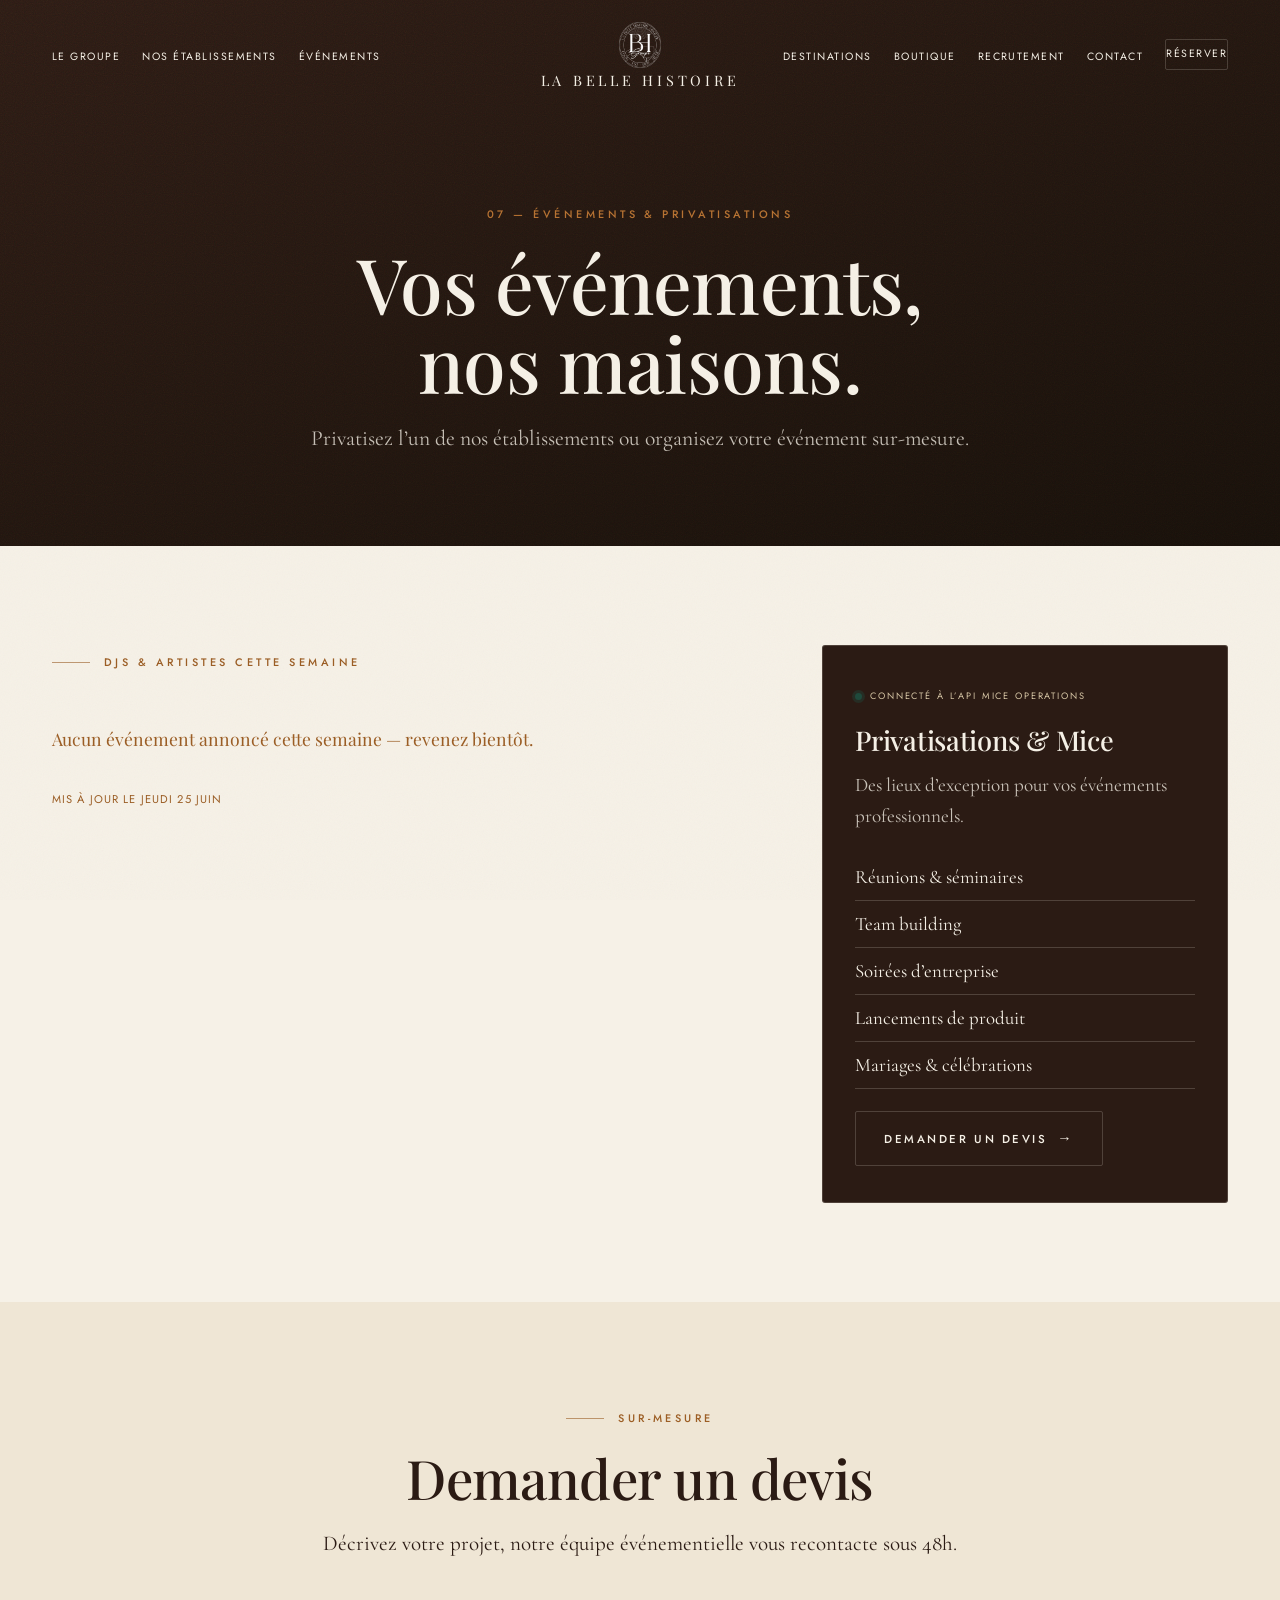
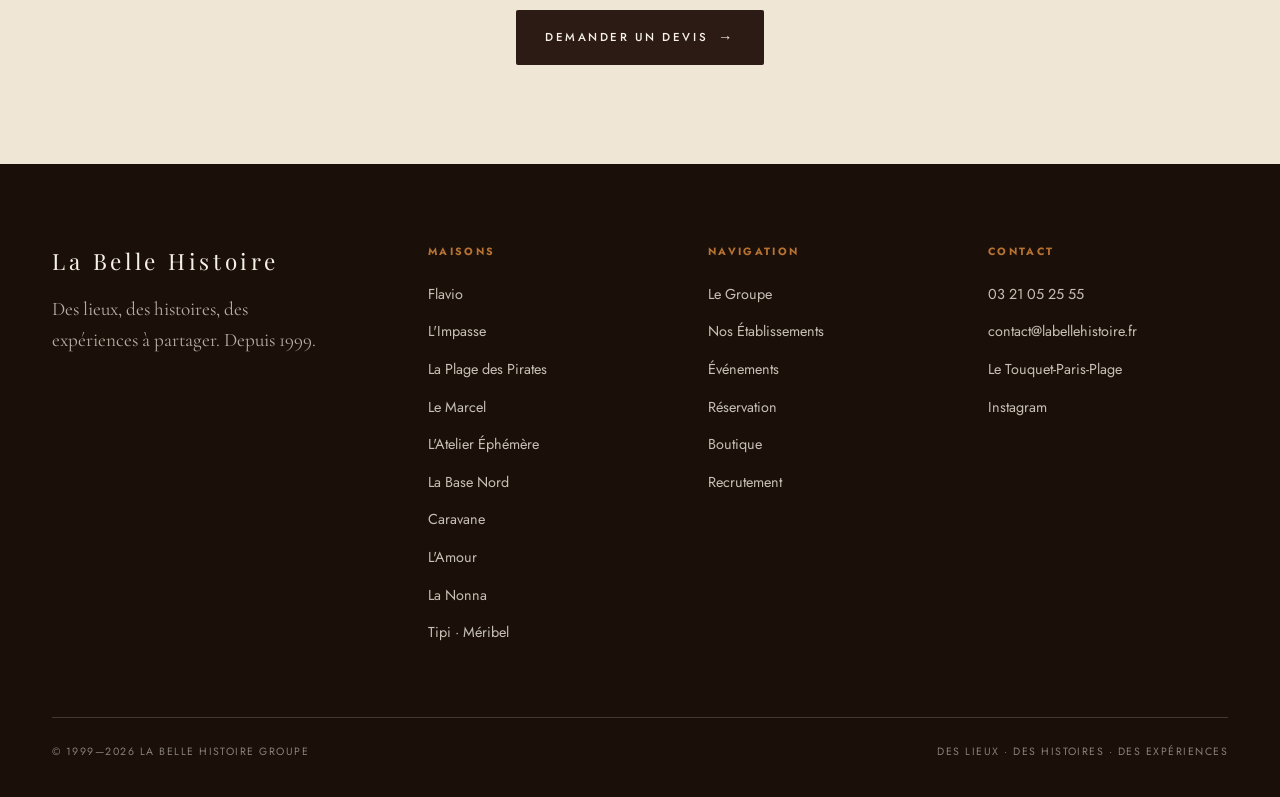
==== evenements.html @ 2f9bf6e9 "Footer complet sur toutes les pages + bouton retour en haut" ====
<!DOCTYPE html>
<html lang="fr">
<head>
  <meta charset="UTF-8" />
  <meta name="viewport" content="width=device-width, initial-scale=1.0" />
  <title>Événements &amp; Privatisations — La Belle Histoire Groupe</title>
  <meta name="description" content="Prochains événements et privatisations des maisons La Belle Histoire Groupe. Connecté à l'API Mice Operations." />
  <link rel="canonical" href="https://labellehistoiregroupe.com/evenements" />
  <meta property="og:type" content="website" />
  <meta property="og:title" content="Événements &amp; Privatisations — La Belle Histoire Groupe" />
  <meta property="og:description" content="Prochains événements et privatisations des maisons La Belle Histoire Groupe." />
  <meta property="og:url" content="https://labellehistoiregroupe.com/evenements" />
  <meta property="og:image" content="https://labellehistoiregroupe.com/assets/logos/lbh-seal.png" />
  <meta property="og:locale" content="fr_FR" />
  <meta name="twitter:card" content="summary_large_image" />
  <link rel="icon" type="image/png" href="assets/logos/lbh-seal.png" />
  <link rel="preconnect" href="https://fonts.googleapis.com">
  <link rel="preconnect" href="https://fonts.gstatic.com" crossorigin>
  <link href="https://fonts.googleapis.com/css2?family=Playfair+Display:ital,wght@0,400;0,500;0,600;1,400;1,500&family=Cormorant+Garamond:ital,wght@0,400;0,500;1,400&family=Jost:wght@300;400;500&display=swap" rel="stylesheet">
  <link rel="stylesheet" href="styles.css" />
</head>
<body>

  <header class="site-header header-light">
    <div class="container nav">
      <ul class="nav-links left">
        <li><a href="index.html#groupe">Le Groupe</a></li>
        <li><a href="index.html#etablissements">Nos Établissements</a></li>
        <li><a href="evenements.html">Événements</a></li>
        <li class="burger-extra"><a href="https://www.labellehistoiregroupe.com/category/all-products" target="_blank" rel="noopener">Boutique</a></li>
        <li class="burger-extra"><a href="https://www.labellehistoiregroupe.com/recrutement" target="_blank" rel="noopener">Recrutement</a></li>
        <li class="burger-extra"><a href="reserver.html">Réserver</a></li>
      </ul>
      <a class="brand" href="index.html"><img class="brand-seal" src="assets/logos/lbh-seal.png" alt="" /><span class="word">La Belle Histoire</span></a>
      <ul class="nav-links right">
        <li class="nav-only"><a href="index.html#destinations">Destinations</a></li>
        <li class="nav-only"><a href="https://www.labellehistoiregroupe.com/category/all-products" target="_blank" rel="noopener">Boutique</a></li>
        <li class="nav-only"><a href="https://www.labellehistoiregroupe.com/recrutement" target="_blank" rel="noopener">Recrutement</a></li>
        <li class="nav-only"><a href="index.html#contact">Contact</a></li>
        <li><a href="reserver.html" class="btn btn-light">Réserver</a></li>
      </ul>
      <button class="burger" aria-label="Menu"><span></span><span></span><span></span></button>
    </div>
  </header>

  <section class="page-hero">
    <div class="hero-grain"></div>
    <div class="container" style="position:relative;z-index:2">
      <span class="label" style="color:var(--cuivre)">07 — Événements &amp; Privatisations</span>
      <h1 style="margin-top:18px">Vos événements,<br>nos maisons.</h1>
      <p>Privatisez l’un de nos établissements ou organisez votre événement sur-mesure.</p>
    </div>
  </section>

  <section class="section">
    <div class="container">
      <div class="events-wrap">
        <div>
          <span class="label sec-index">DJs &amp; Artistes cette semaine</span>
          <div class="event-list" id="event-list-live" style="margin-top:30px">
            <div class="event-empty" id="event-empty" style="display:none;padding:24px 0;color:var(--cuivre-2);font-family:var(--serif);font-size:1.1rem">
              Aucun événement annoncé cette semaine — revenez bientôt.
            </div>
          </div>
          <div style="margin-top:14px;font-size:.7rem;letter-spacing:.1em;text-transform:uppercase;color:var(--cuivre-2)" id="event-updated"></div>
        </div>

        <div class="mice-card" style="background:var(--chocolat)">
          <span class="api-tag">Connecté à l’API Mice Operations</span>
          <h3 class="serif">Privatisations &amp; Mice</h3>
          <p style="color:rgba(246,241,231,.78);font-family:var(--body);font-size:1.2rem">Des lieux d’exception pour vos événements professionnels.</p>
          <ul>
            <li>Réunions &amp; séminaires</li>
            <li>Team building</li>
            <li>Soirées d’entreprise</li>
            <li>Lancements de produit</li>
            <li>Mariages &amp; célébrations</li>
          </ul>
          <a href="#devis" class="btn btn-light btn-arrow"><span>Demander un devis</span></a>
        </div>
      </div>
    </div>
  </section>

  <section class="section" id="devis" style="background:var(--creme-2)">
    <div class="container">
      <div class="section-head" style="text-align:center;margin:0 auto 50px">
        <span class="label sec-index" style="justify-content:center">Sur-mesure</span>
        <h2>Demander un devis</h2>
        <p class="editorial">Décrivez votre projet, notre équipe événementielle vous recontacte sous 48h.</p>
      </div>
      <div class="mice-widget" style="text-align:center">
        <a class="btn btn-dark btn-arrow" href="https://app.miceoperations.com/widget/b5c89fdca779" style="justify-self:center"><span>Demander un devis</span></a>
      </div>
    </div>
  </section>

  <footer class="footer" id="contact">
    <div class="container">
      <div class="footer-top">
        <div>
          <div class="word">La Belle Histoire</div>
          <p class="tag">Des lieux, des histoires, des expériences à partager. Depuis 1999.</p>
        </div>
        <div>
          <h5>Maisons</h5>
          <ul>
            <li><a href="index.html#etablissements">Flavio</a></li>
            <li><a href="index.html#etablissements">L'Impasse</a></li>
            <li><a href="index.html#etablissements">La Plage des Pirates</a></li>
            <li><a href="index.html#etablissements">Le Marcel</a></li>
            <li><a href="index.html#etablissements">L'Atelier Éphémère</a></li>
            <li><a href="index.html#etablissements">La Base Nord</a></li>
            <li><a href="index.html#etablissements">Caravane</a></li>
            <li><a href="index.html#etablissements">L'Amour</a></li>
            <li><a href="index.html#etablissements">La Nonna</a></li>
            <li><a href="index.html#etablissements">Tipi · Méribel</a></li>
          </ul>
        </div>
        <div>
          <h5>Navigation</h5>
          <ul>
            <li><a href="index.html#groupe">Le Groupe</a></li>
            <li><a href="index.html#etablissements">Nos Établissements</a></li>
            <li><a href="evenements.html">Événements</a></li>
            <li><a href="reserver.html">Réservation</a></li>
            <li><a href="https://www.labellehistoiregroupe.com/category/all-products" target="_blank" rel="noopener">Boutique</a></li>
            <li><a href="https://www.labellehistoiregroupe.com/recrutement" target="_blank" rel="noopener">Recrutement</a></li>
          </ul>
        </div>
        <div>
          <h5>Contact</h5>
          <ul>
            <li><a href="tel:+33321055255">03 21 05 25 55</a></li>
            <li><a href="mailto:contact@labellehistoire.fr">contact@labellehistoire.fr</a></li>
            <li><a href="#">Le Touquet-Paris-Plage</a></li>
            <li><a href="#">Instagram</a></li>
          </ul>
        </div>
      </div>
      <div class="footer-bottom">
        <span>© 1999—2026 La Belle Histoire Groupe</span>
        <span>Des lieux · Des histoires · Des expériences</span>
      </div>
    </div>
  </footer>

  <button class="back-top" id="back-top" aria-label="Retour en haut">↑</button>
  <script src="app.js"></script>
  <!-- Widget Mice Operations : transforme les liens vers app.miceoperations.com/widget/... en pop-up -->
  <script src="https://app.miceoperations.com/widget/widget.js"></script>
</body>
</html>
---- styles.css ----
/* =========================================================
   LA BELLE HISTOIRE GROUPE — Design System
   Palette & direction artistique d'après moodboard
   ========================================================= */

:root {
  /* Palette moodboard */
  --creme:      #F6F1E7;
  --creme-2:    #EFE6D5;
  --creme-3:    #E8DDC6;
  --sable:      #D8C7A6;
  --sable-deep: #C2AC82;
  --chocolat:   #2B1B14;
  --chocolat-2: #3A2519;
  --ink:        #1A1009;
  --vert:       #1F4A3C;
  --vert-deep:  #163528;
  --bordeaux:   #8B1F1F;
  --bordeaux-2: #6E1717;
  --cuivre:     #B87333;
  --cuivre-2:   #9C5E25;

  --line:       rgba(43, 27, 20, 0.16);
  --line-strong:rgba(43, 27, 20, 0.32);
  --line-light: rgba(246, 241, 231, 0.18);

  /* Typo */
  --serif: "Playfair Display", Georgia, serif;
  --body:  "Cormorant Garamond", Georgia, serif;
  --sans:  "Jost", "Helvetica Neue", Arial, sans-serif;

  --maxw: 1240px;
  --ease: cubic-bezier(.22,.61,.36,1);
}

/* ---------- Reset ---------- */
*, *::before, *::after { box-sizing: border-box; margin: 0; padding: 0; }
html { scroll-behavior: smooth; -webkit-text-size-adjust: 100%; background: var(--creme); overflow-x: hidden; max-width: 100%; }
body {
  background: var(--creme);
  color: var(--chocolat);
  font-family: var(--sans);
  font-size: 16px;
  line-height: 1.6;
  -webkit-font-smoothing: antialiased;
  overflow-x: hidden;
}
img { max-width: 100%; display: block; }
a { color: inherit; text-decoration: none; }
button { font-family: inherit; cursor: pointer; border: none; background: none; color: inherit; }

/* Grain overlay global */
body::before {
  content: "";
  position: fixed; inset: 0;
  pointer-events: none; z-index: 9000;
  opacity: .04; mix-blend-mode: multiply;
  background-image: url("data:image/svg+xml,%3Csvg xmlns='http://www.w3.org/2000/svg' width='180' height='180'%3E%3Cfilter id='n'%3E%3CfeTurbulence type='fractalNoise' baseFrequency='0.85' numOctaves='3'/%3E%3C/filter%3E%3Crect width='100%25' height='100%25' filter='url(%23n)'/%3E%3C/svg%3E");
}

/* ---------- Typo helpers ---------- */
.label {
  font-family: var(--sans);
  font-size: .68rem;
  font-weight: 500;
  letter-spacing: .32em;
  text-transform: uppercase;
}
.serif { font-family: var(--serif); }
.editorial { font-family: var(--body); font-size: 1.32rem; line-height: 1.5; }

h1,h2,h3 { font-family: var(--serif); font-weight: 500; line-height: 1.04; letter-spacing: -.01em; }

.container { width: 100%; max-width: var(--maxw); margin: 0 auto; padding: 0 32px; }

/* Section index tag */
.sec-index {
  display: inline-flex; align-items: center; gap: 14px;
  color: var(--cuivre-2);
}
.sec-index::before { content: ""; width: 38px; height: 1px; background: currentColor; opacity:.6; }

/* ---------- Buttons ---------- */
.btn {
  display: inline-flex; align-items: center; gap: 10px;
  font-family: var(--sans); font-size: .72rem; font-weight: 500;
  letter-spacing: .22em; text-transform: uppercase;
  padding: 15px 28px; border-radius: 2px;
  transition: all .4s var(--ease);
  border: 1px solid transparent;
}
.btn-dark { background: var(--chocolat); color: var(--creme); }
.btn-dark:hover { background: var(--ink); transform: translateY(-2px); }
.btn-ghost { border-color: var(--line-strong); color: var(--chocolat); }
.btn-ghost:hover { background: var(--chocolat); color: var(--creme); }
.btn-light { border-color: var(--line-light); color: var(--creme); }
.btn-light:hover { background: var(--creme); color: var(--chocolat); }
.btn-arrow::after { content: "→"; font-size: .9rem; transition: transform .4s var(--ease); }
.btn:hover .btn-arrow::after, .btn-arrow:hover::after { transform: translateX(5px); }

/* =========================================================
   HEADER / NAV
   ========================================================= */
.site-header {
  position: fixed; top: 0; left: 0; right: 0; z-index: 1000;
  transition: all .5s var(--ease);
  padding: 22px 0;
}
.site-header.scrolled {
  background: rgba(246,241,231,.92);
  backdrop-filter: blur(14px);
  padding: 14px 0;
  box-shadow: 0 1px 0 var(--line);
}
.nav { display: grid; grid-template-columns: 1fr auto 1fr; align-items: center; gap: 0 12px; }
.nav-links { display: flex; gap: 22px; list-style: none; align-items: center; flex-wrap: nowrap; }
.nav-links.right { justify-content: flex-end; }
.nav-links a {
  font-size: .66rem; letter-spacing: .14em; text-transform: uppercase; font-weight: 400;
  position: relative; padding: 6px 0; transition: color .3s; white-space: nowrap;
}
.nav-links a::after {
  content: ""; position: absolute; left: 0; bottom: 0; width: 0; height: 1px;
  background: var(--cuivre); transition: width .4s var(--ease);
}
.nav-links a:hover::after { width: 100%; }

/* Brand wordmark */
.brand { text-align: center; line-height: 1; display: inline-flex; flex-direction: column; align-items: center; }
.brand-seal {
  height: 46px; width: auto; margin-bottom: 5px; display: block;
  transition: filter .5s var(--ease), height .5s var(--ease);
}
.site-header.scrolled .brand-seal { height: 38px; }
.brand .word { font-family: var(--serif); font-size: .9rem; letter-spacing: .26em; text-transform: uppercase; }
.header-light .nav-links a,
.header-light .brand { color: var(--creme); }
/* Sceau noir sur fond transparent → blanc sur en-tête sombre, foncé une fois scrollé */
.header-light .brand-seal { filter: brightness(0) invert(1); }
.header-light.scrolled .brand-seal { filter: none; }
.header-light.scrolled .nav-links a,
.header-light.scrolled .brand { color: var(--chocolat); }

.burger { display: none; }
.burger-extra { display: none; }

/* Back to top */
.back-top {
  position: fixed; bottom: 28px; right: 28px; z-index: 900;
  width: 40px; height: 40px; border-radius: 50%;
  background: var(--chocolat); color: var(--creme);
  border: 1px solid rgba(246,241,231,.18);
  font-size: .9rem; line-height: 1; cursor: pointer;
  opacity: 0; transform: translateY(12px);
  transition: opacity .35s var(--ease), transform .35s var(--ease), background .2s;
  pointer-events: none;
}
.back-top.visible { opacity: .75; transform: translateY(0); pointer-events: auto; }
.back-top:hover { opacity: 1; background: var(--cuivre); }

/* =========================================================
   HERO
   ========================================================= */
.hero {
  position: relative; min-height: 100vh; display: flex; align-items: flex-end;
  background:
    radial-gradient(120% 80% at 70% 10%, rgba(184,115,51,.22), transparent 55%),
    linear-gradient(180deg, #1c110b 0%, #2b1b14 45%, #17100a 100%);
  color: var(--creme); overflow: hidden;
}
.hero::after { /* vignette */
  content:""; position:absolute; inset:0;
  background: radial-gradient(120% 90% at 50% 40%, transparent 40%, rgba(0,0,0,.55) 100%);
  pointer-events: none;
}
.hero-video {
  position: absolute; inset: 0; width: 100%; height: 100%;
  object-fit: cover; z-index: 0; opacity: .55;
}
.hero-grain {
  position: absolute; inset: 0; opacity: .5; mix-blend-mode: overlay;
  background-image: url("data:image/svg+xml,%3Csvg xmlns='http://www.w3.org/2000/svg' width='200' height='200'%3E%3Cfilter id='n'%3E%3CfeTurbulence type='fractalNoise' baseFrequency='0.9' numOctaves='2'/%3E%3C/filter%3E%3Crect width='100%25' height='100%25' filter='url(%23n)'/%3E%3C/svg%3E");
}
.hero-inner { position: relative; z-index: 3; width: 100%; padding-bottom: 7vh; padding-top: 18vh; }

/* ----- Mode embarqué (iframe Wix) -----
   Quand le site tourne dans une iframe dont la hauteur est pilotée par Velo,
   les unités vh pointent vers la hauteur de l'iframe → boucle de redimensionnement
   (l'iframe grossit, vh grossit, l'iframe regrossit...). On remplace donc les vh
   du hero par une hauteur stable (--hero-h, calculée en JS sur l'écran réel). */
.embedded .hero { min-height: var(--hero-h, 720px); }
.embedded .hero-inner { padding-top: 96px; padding-bottom: 56px; }
.hero-quote {
  font-family: var(--serif); font-weight: 400;
  font-size: clamp(1.9rem, 4.2vw, 3.7rem); line-height: 1.12; max-width: 19ch;
  letter-spacing: -.01em;
}
.hero-quote .accent { color: var(--cuivre); font-style: italic; }
.hero-sub {
  margin-top: 28px; font-family: var(--body); font-size: 1.35rem; max-width: 46ch;
  color: rgba(246,241,231,.82);
}
.hero-top {
  position: relative; z-index: 3; display: flex; gap: 18px; align-items: center;
  margin-bottom: auto;
}
.hero-play {
  width: 84px; height: 84px; border-radius: 50%; border: 1px solid rgba(246,241,231,.5);
  display: grid; place-items: center; transition: all .4s var(--ease);
  position: absolute; right: 32px; bottom: 18vh; z-index: 4;
}
.hero-play:hover { background: var(--creme); color: var(--chocolat); border-color: var(--creme); transform: scale(1.05); }
.hero-play svg { width: 22px; height: 22px; margin-left: 4px; }
.hero-videonote {
  position: absolute; right: 32px; bottom: calc(18vh - 30px); z-index: 4;
  font-size: .6rem; letter-spacing: .2em; text-transform: uppercase; color: rgba(246,241,231,.5);
  display: none;
}
.scroll-cue {
  position:absolute; bottom: 24px; left: 50%; transform: translateX(-50%); z-index: 4;
  font-size: .62rem; letter-spacing: .25em; text-transform: uppercase; color: rgba(246,241,231,.6);
  display:flex; flex-direction:column; align-items:center; gap:8px;
}
.scroll-cue span { width:1px; height:42px; background: linear-gradient(rgba(246,241,231,.6), transparent); animation: cue 2s var(--ease) infinite; }
@keyframes cue { 0%{transform:scaleY(0); transform-origin:top} 45%{transform:scaleY(1); transform-origin:top} 55%{transform:scaleY(1); transform-origin:bottom} 100%{transform:scaleY(0); transform-origin:bottom} }

/* HERO — make label larger than quote */
.hero .label {
  font-family: var(--serif);
  font-size: clamp(2.4rem, 6vw, 5rem);
  font-weight: 400;
  letter-spacing: .26em;
  text-transform: uppercase;
  line-height: 1.02;
}
.hero .hero-quote {
  font-family: var(--serif);
  font-size: clamp(1.6rem, 3.2vw, 2.6rem);
  font-weight: 400;
  line-height: 1.08;
  max-width: 22ch;
  letter-spacing: -.01em;
}

/* =========================================================
   CHIFFRES CLÉS
   ========================================================= */
.stats {
  background: var(--chocolat); color: var(--creme);
  border-top: 1px solid var(--line-light);
}
.stats-grid {
  display: grid; grid-template-columns: repeat(4, 1fr);
}
.stat {
  padding: 56px 32px; text-align: center; border-right: 1px solid var(--line-light);
}
.stat:last-child { border-right: none; }
.stat .num { font-family: var(--serif); font-size: clamp(2.6rem, 5vw, 4rem); line-height: 1; color: var(--sable); }
.stat .num sup { font-size: .45em; color: var(--cuivre); }
.stat .cap { margin-top: 14px; font-size: .66rem; letter-spacing: .2em; text-transform: uppercase; color: rgba(246,241,231,.7); line-height: 1.6; }

/* =========================================================
   GENERIC SECTION
   ========================================================= */
.section { padding: clamp(70px, 11vh, 150px) 0; }
.section-head { max-width: 760px; margin-bottom: 60px; }
.section-head h2 { font-size: clamp(2rem, 4.4vw, 3.4rem); margin-top: 22px; }
.section-head p { margin-top: 22px; }

/* Intro groupe */
.intro { display: grid; grid-template-columns: 1.1fr .9fr; gap: 70px; align-items: center; }
.intro-visual {
  aspect-ratio: 4/5; border-radius: 3px; position: relative; overflow: hidden;
  background: linear-gradient(150deg, var(--vert), var(--vert-deep));
  box-shadow: 0 30px 60px -30px rgba(43,27,20,.5);
}
.intro-visual .vlabel {
  position:absolute; bottom: 26px; left: 26px; color: var(--creme);
  font-family: var(--serif); font-size: 1.4rem;
}
.media-ph {
  position:absolute; inset:0; display:grid; place-items:center;
  color: rgba(246,241,231,.35); font-size:.6rem; letter-spacing:.25em; text-transform:uppercase;
}
.media-ph .mono { font-family: var(--serif); font-size: 3rem; letter-spacing:.05em; opacity:.5; }
.values { display: grid; grid-template-columns: 1fr 1fr; gap: 36px 40px; margin-top: 46px; }
.value h4 { font-family: var(--sans); font-size: .72rem; letter-spacing: .22em; text-transform: uppercase; margin-bottom: 10px; color: var(--cuivre-2); }
.value p { font-family: var(--body); font-size: 1.18rem; line-height: 1.45; }

/* =========================================================
   FILTER + GRID ÉTABLISSEMENTS
   ========================================================= */
.venues { background: var(--creme-2); }
.filter-bar { display: flex; flex-wrap: wrap; gap: 10px; margin-bottom: 44px; }
.chip {
  font-size: .7rem; letter-spacing: .16em; text-transform: uppercase;
  padding: 11px 22px; border: 1px solid var(--line-strong); border-radius: 40px;
  transition: all .35s var(--ease); display:inline-flex; gap:8px; align-items:center;
}
.chip .cnt { opacity:.55; font-size:.62rem; }
.chip:hover { border-color: var(--chocolat); }
.chip.active { background: var(--chocolat); color: var(--creme); border-color: var(--chocolat); }

.grid {
  display: grid; grid-template-columns: repeat(3, 1fr); gap: 26px;
}
.card {
  position: relative; aspect-ratio: 3/3.5; border-radius: 3px; overflow: hidden;
  color: var(--creme); cursor: pointer; isolation: isolate;
  text-decoration: none;
  transition: transform .55s var(--ease), box-shadow .55s var(--ease);
  display: flex; flex-direction: column; justify-content: flex-end;
  transform: translateZ(0);
  will-change: transform;
  padding: 28px;
}
.card-media {
  position:absolute; inset:0; z-index:-3;
  background-size: cover;
  background-position: center;
  background-repeat: no-repeat;
}
.card-media-img {
  position: absolute; inset: 0; width: 100%; height: 100%; z-index: -2;
  object-fit: cover; object-position: center; display: block;
  transition: transform .9s var(--ease);
}
.card:hover .card-media-img { transform: scale(1.07); }
.card::before { /* fallback gradient (visible si pas de photo) set by theme */
  content:""; position:absolute; inset:0; z-index:-3;
  background: var(--card-grad, linear-gradient(160deg,#3a2519,#1a1009));
  transition: transform .9s var(--ease);
}
.card::after { /* darkening for legibility (logo en haut, texte en bas) */
  content:""; position:absolute; inset:0; z-index:-1;
  background: linear-gradient(180deg, rgba(10,6,3,.48) 0%, rgba(10,6,3,.14) 38%, rgba(10,6,3,.8) 100%);
}
.card:hover { transform: translateY(-8px); box-shadow: 0 40px 70px -35px rgba(26,16,9,.7); }
.card:hover::before { transform: scale(1.07); }
.card-logo {
  position: absolute; z-index: 2;
  top: 17%; left: 50%; transform: translateX(-50%);
  width: 90%; max-height: 45%; object-fit: contain; object-position: center;
  filter: brightness(0) invert(1); opacity: .96;
  transition: transform .6s var(--ease); pointer-events:none;
}
.card:hover .card-logo { transform: translateX(-50%) scale(1.04); }
.card .c-bottom { position: relative; z-index: 2; }
.card .c-year {
  position:absolute; top: 26px; left: 28px;
  font-size: .64rem; letter-spacing: .2em; border: 1px solid rgba(246,241,231,.4);
  padding: 5px 11px; border-radius: 30px; backdrop-filter: blur(2px);
}
.card .c-dest {
  position:absolute; top: 26px; right: 28px;
  font-size: .58rem; letter-spacing: .22em; text-transform: uppercase; color: rgba(246,241,231,.75);
}
.card h3 { font-size: 2rem; margin-bottom: 8px; }
.card .c-type { font-family: var(--body); font-size: 1.15rem; color: rgba(246,241,231,.85); line-height:1.35; }
.card .c-tags { display:flex; flex-wrap:wrap; gap:7px; margin-top:16px; }
.card .c-tags span {
  font-size: .56rem; letter-spacing: .16em; text-transform: uppercase;
  padding: 5px 10px; border: 1px solid rgba(246,241,231,.32); border-radius: 30px;
}
.card .c-actions {
  display:flex; gap: 10px; margin-top: 18px; flex-wrap: wrap;
}
.card .c-actions .mini {
  font-size: .62rem; letter-spacing: .16em; text-transform: uppercase;
  padding: 11px 18px; border-radius: 2px;
  text-decoration: none; display: inline-flex; align-items: center; justify-content: center;
  transition: background .35s var(--ease), color .35s var(--ease), border-color .35s var(--ease), transform .35s var(--ease);
}
.card .c-actions .mini:hover { transform: translateY(-2px); }
.mini.solid { background: var(--creme); color: var(--chocolat); }
.mini.solid:hover { background: #fff; }
.mini.line { border: 1px solid rgba(246,241,231,.55); color: var(--creme); }
.mini.line:hover { background: rgba(246,241,231,.14); border-color: rgba(246,241,231,.9); }

/* discover-all card */
.card.discover {
  background: transparent; border: 1px solid var(--line-strong); color: var(--chocolat);
  align-items: center; justify-content: center; text-align: center;
}
.card.discover::before, .card.discover::after { display:none; }
.card.discover:hover { background: var(--chocolat); color: var(--creme); box-shadow:none; transform: translateY(-8px); }
.card.discover h3 { font-size: 1.7rem; }
.card.discover .btn { margin-top: 22px; }

/* themes */
.t-chocolat { --card-grad: linear-gradient(155deg,#412a1c 0%,#241710 70%); }
.t-night    { --card-grad: linear-gradient(155deg,#2e2233 0%,#171019 70%); }
.t-sable    { --card-grad: linear-gradient(155deg,#9a8253 0%,#5e4a2a 75%); }
.t-vert     { --card-grad: linear-gradient(155deg,#2c6450 0%,#142e22 75%); }
.t-bordeaux { --card-grad: linear-gradient(155deg,#9b2626 0%,#4d1212 75%); }
.t-cuivre   { --card-grad: linear-gradient(155deg,#c07d36 0%,#6e3f15 75%); }
.t-mountain { --card-grad: linear-gradient(160deg,#5a6b72 0%,#243038 75%); }

/* =========================================================
   DESTINATIONS
   ========================================================= */
.dest-grid { display: grid; grid-template-columns: repeat(3,1fr); gap: 22px; }
.dest {
  position: relative; aspect-ratio: 4/5; border-radius: 3px; overflow: hidden;
  color: var(--creme); display:flex; align-items:flex-end; padding: 30px; cursor: pointer;
}
.dest::before { content:""; position:absolute; inset:0; z-index:0; transition: transform .9s var(--ease); background-size: cover; background-position: center; }
.dest:hover::before { transform: scale(1.06); }
.dest::after { content:""; position:absolute; inset:0; z-index:1; background: linear-gradient(180deg, transparent 30%, rgba(10,6,3,.72)); }
.dest > * { position: relative; z-index:2; }

/* Diaporama photos (Le Touquet) */
.dest-slides { position:absolute; inset:0; z-index:0; overflow:hidden; }
.dest-slides img { position:absolute; inset:0; width:100%; height:100%; object-fit:cover; opacity:0; transform: scale(1.04); transition: opacity 1.2s var(--ease), transform 6s var(--ease); }
.dest-slides img.on { opacity:1; transform: scale(1); }
.dest:hover .dest-slides img.on { transform: scale(1.08); }

.dest-letouquet::before { background: linear-gradient(150deg,#2f5e8a,#16263a); }
.dest-hardelot::before  { background: url('assets/destinations/hardelot.jpg') center/cover; }
.dest-meribel::before   { background: url('assets/logos/tipi.jpg') center/cover; }
.dest .d-name { font-family: var(--serif); font-size: 1.9rem; }
.dest .d-meta { font-size: .64rem; letter-spacing: .2em; text-transform: uppercase; color: rgba(246,241,231,.8); margin-top: 6px; }

/* =========================================================
   EVENTS PREVIEW
   ========================================================= */
.events { background: var(--chocolat); color: var(--creme); }
.events .section-head h2 { color: var(--creme); }
.events .sec-index { color: var(--cuivre); }
.events-wrap { display:grid; grid-template-columns: 1.4fr .8fr; gap: 60px; align-items: start; }
.event-list { display:flex; flex-direction: column; }
.event-row {
  display:grid; grid-template-columns: 92px 1fr auto; gap: 28px; align-items:center;
  padding: 26px 0; border-top: 1px solid var(--line-light);
  transition: padding-left .4s var(--ease);
}
.event-row:last-child { border-bottom: 1px solid var(--line-light); }
.event-row:hover { padding-left: 14px; }
.event-date { text-align:center; }
.event-date .d { font-family: var(--serif); font-size: 2.1rem; line-height: 1; color: var(--sable); }
.event-date .m { font-size: .6rem; letter-spacing: .2em; text-transform: uppercase; color: rgba(246,241,231,.6); margin-top: 4px; }
.event-info h4 { font-family: var(--serif); font-size: 1.4rem; font-weight: 500; margin-top: 3px; }
.event-info p { font-size: .68rem; letter-spacing: .14em; text-transform: uppercase; color: rgba(246,241,231,.6); margin-top: 5px; }
.event-info .event-venue { font-size: .62rem; letter-spacing: .2em; text-transform: uppercase; color: var(--cuivre); margin-top: 0; font-weight: 600; }
.event-cta { font-size: .66rem; letter-spacing: .18em; text-transform: uppercase; color: var(--cuivre); white-space: nowrap; }
.mice-card {
  border: 1px solid var(--line-light); border-radius: 3px; padding: 36px 32px;
  color: var(--creme);
}
.mice-card h3 { color: var(--creme); font-size: 1.7rem; margin-bottom: 16px; }
.mice-card ul { list-style: none; margin: 22px 0; }
.mice-card li { font-family: var(--body); font-size: 1.18rem; padding: 8px 0; border-bottom: 1px solid var(--line-light); }
.api-tag { display:inline-flex; align-items:center; gap:8px; font-size:.58rem; letter-spacing:.2em; text-transform:uppercase; color: var(--sable); margin-bottom: 22px; }
.api-tag::before { content:""; width:7px; height:7px; border-radius:50%; background: var(--vert); box-shadow:0 0 0 3px rgba(31,74,60,.4); }

/* =========================================================
   RESERVATION CTA
   ========================================================= */
.reserve-cta { text-align:center; }
.reserve-cta .big {
  font-family: var(--serif); font-size: clamp(2.4rem, 6vw, 5rem); line-height: 1.02; margin: 26px 0 18px;
}
.reserve-cta .big em { font-style: italic; color: var(--cuivre-2); }
.reserve-cta p { font-family: var(--body); font-size: 1.3rem; max-width: 50ch; margin: 0 auto 34px; }

/* =========================================================
   FOOTER
   ========================================================= */
.footer { background: var(--ink); color: var(--creme); padding: 80px 0 36px; }
.footer-top { display:grid; grid-template-columns: 1.4fr 1fr 1fr 1fr; gap: 40px; }
.footer .word { font-family: var(--serif); font-size: 1.4rem; letter-spacing: .16em; }
.footer .tag { font-family: var(--body); font-size: 1.2rem; color: rgba(246,241,231,.7); margin-top: 14px; max-width: 30ch; }
.footer h5 { font-size: .66rem; letter-spacing: .22em; text-transform: uppercase; color: var(--cuivre); margin-bottom: 20px; }
.footer ul { list-style:none; }
.footer ul li { margin-bottom: 12px; }
.footer ul a { font-size: .9rem; color: rgba(246,241,231,.78); transition: color .3s; }
.footer ul a:hover { color: var(--creme); }
.footer-bottom {
  margin-top: 60px; padding-top: 26px; border-top: 1px solid var(--line-light);
  display:flex; justify-content: space-between; align-items:center;
  font-size: .66rem; letter-spacing: .14em; text-transform: uppercase; color: rgba(246,241,231,.5);
}

/* =========================================================
   MODAL FICHE
   ========================================================= */
.modal-overlay {
  position: fixed; inset:0; z-index: 2000; background: rgba(20,12,7,.6);
  backdrop-filter: blur(6px); opacity:0; pointer-events:none; transition: opacity .4s var(--ease);
  display:flex; align-items:center; justify-content:center; padding: 40px 24px;
}
.modal-overlay.open { opacity:1; pointer-events:auto; }
.modal {
  background: var(--creme); width: 100%; max-width: 980px; max-height: 88vh; overflow-y: auto;
  border-radius: 4px; display:grid; grid-template-columns: 1fr 1fr;
  transform: translateY(20px) scale(.98); transition: transform .5s var(--ease);
}
.modal-overlay.open .modal { transform: none; }
.modal-visual { position: relative; min-height: 340px; color: var(--creme); overflow: hidden; }
.modal-visual::before { content:""; position:absolute; inset:0; background: var(--card-grad,linear-gradient(160deg,#3a2519,#1a1009)); }
.modal-logo {
  position:absolute; top:50%; left:50%; transform: translate(-50%,-50%);
  width: 66%; max-height: 50%; object-fit: contain;
  filter: brightness(0) invert(1); opacity: .97; z-index:1;
}
.modal-visual .mono { display: none; }
.modal-body { padding: 44px 40px; position: relative; }
.modal-close {
  position:absolute; top:18px; right:18px; width:38px; height:38px; border-radius:50%;
  border:1px solid var(--line-strong); display:grid; place-items:center; font-size:1rem; z-index:5;
  background: var(--creme); transition: all .3s;
}
.modal-close:hover { background: var(--chocolat); color: var(--creme); }
.modal-body .m-year { color: var(--cuivre-2); font-size:.66rem; letter-spacing:.22em; }
.modal-body h2 { font-size: 2.4rem; margin: 8px 0 6px; }
.modal-body .m-type { font-family: var(--body); font-size: 1.3rem; color: var(--chocolat-2); }
.modal-body .m-tags { display:flex; flex-wrap:wrap; gap:8px; margin: 20px 0; }
.modal-body .m-tags span { font-size:.58rem; letter-spacing:.16em; text-transform:uppercase; padding:6px 12px; border:1px solid var(--line-strong); border-radius:30px; }
.modal-body .m-desc { font-family: var(--body); font-size: 1.28rem; line-height: 1.5; margin-bottom: 24px; }
.modal-body .m-info { border-top: 1px solid var(--line); padding-top: 20px; margin-bottom: 28px; }
.modal-body .m-info div { display:flex; gap: 14px; padding: 7px 0; font-size:.9rem; }
.modal-body .m-info .k { font-size:.62rem; letter-spacing:.16em; text-transform:uppercase; color: var(--cuivre-2); min-width: 110px; }
.modal-actions { display:flex; gap: 12px; }

/* =========================================================
   PAGE HEADER (sub-pages)
   ========================================================= */
.page-hero {
  background: linear-gradient(160deg,#2b1b14,#17100a); color: var(--creme);
  padding: 200px 0 90px; text-align:center; position: relative; overflow:hidden;
}
.page-hero h1 { font-size: clamp(2.6rem,6vw,5rem); }
.page-hero p { font-family: var(--body); font-size: 1.35rem; color: rgba(246,241,231,.78); margin-top: 18px; }

/* Reservation form */
.resa-wrap { display:grid; grid-template-columns: 1fr 1fr; gap: 70px; align-items: start; }
.resa-form { display:grid; gap: 22px; }
.field label { display:block; font-size:.64rem; letter-spacing:.2em; text-transform:uppercase; color:var(--cuivre-2); margin-bottom:9px; }
.field input, .field select {
  width:100%; padding: 14px 16px; border:1px solid var(--line-strong); border-radius:2px;
  background: var(--creme); font-family: var(--sans); font-size:.95rem; color: var(--chocolat);
  transition: border-color .3s;
}
.field input:focus, .field select:focus { outline:none; border-color: var(--cuivre); }
.field-row { display:grid; grid-template-columns: 1fr 1fr; gap: 18px; }
.resa-info { border-left: 1px solid var(--line); padding-left: 40px; }
.resa-info .api-tag { color: var(--vert); }
.resa-info .api-tag::before { background: var(--vert); }
.calendar-mini { margin-top: 30px; border:1px solid var(--line); border-radius:3px; padding: 22px; }
.calendar-mini .cal-grid { display:grid; grid-template-columns: repeat(7,1fr); gap: 6px; margin-top:14px; text-align:center; }
.calendar-mini .cal-grid span { padding:8px 0; font-size:.78rem; border-radius:2px; }
.calendar-mini .cal-grid .dow { font-size:.58rem; letter-spacing:.1em; text-transform:uppercase; color: var(--cuivre-2); }
.calendar-mini .cal-grid .day:hover { background: var(--creme-3); cursor:pointer; }
.calendar-mini .cal-grid .sel { background: var(--chocolat); color: var(--creme); }

/* Reveal animation */
.reveal { opacity:0; transform: translateY(28px); transition: opacity .9s var(--ease), transform .9s var(--ease); }
.reveal.in { opacity:1; transform:none; }

/* =========================================================
   CARTE INTERACTIVE
   ========================================================= */
.map-layout { display:grid; grid-template-columns: 1.55fr .9fr; gap: 30px; align-items: start; margin-top: 50px; }

.map-stage {
  position: relative; aspect-ratio: 3 / 2; border-radius: 4px; overflow: hidden;
  background: var(--creme-2); border: 1px solid var(--line);
  box-shadow: 0 34px 64px -42px rgba(43,27,20,.55);
}

/* vraie carte Leaflet */
.map-canvas { position:absolute; inset:0; z-index:1; background: var(--creme-2); }
/* teinte chaude pour rester dans la DA du site, tout en restant lisible */
.map-canvas .leaflet-tile-pane { filter: sepia(.16) saturate(.92) brightness(1.02) contrast(.98); }
.map-canvas .leaflet-control-zoom a {
  color: var(--chocolat); border-color: var(--line); font-family: var(--serif);
}
.map-canvas .leaflet-bar { box-shadow: 0 6px 16px -8px rgba(0,0,0,.45); }
.map-canvas .leaflet-control-attribution { font-family: var(--body); font-size: 10px; }

/* repères = logos marron dans une bulle crème (lisibles sur la carte) */
.lbh-pin { background: none; border: 0; cursor: pointer; overflow: visible; }
.lbh-pin .pin-bubble {
  display: flex; align-items: center; justify-content: center;
  width: 32px; height: 32px; border-radius: 50%;
  background: rgba(255,247,234,.96); border: 1px solid rgba(43,27,20,.18);
  box-shadow: 0 2px 6px -2px rgba(43,27,20,.35);
  transition: transform .2s var(--ease), background-color .2s var(--ease), border-color .2s var(--ease), box-shadow .2s var(--ease);
}
.lbh-pin .pin-logo {
  display:block; width: 18px; height: 18px;
  background-color: var(--chocolat);
  -webkit-mask-repeat: no-repeat; mask-repeat: no-repeat;
  -webkit-mask-position: center; mask-position: center;
  -webkit-mask-size: contain; mask-size: contain;
  transition: background-color .2s var(--ease);
}
.lbh-pin:hover .pin-bubble, .lbh-pin.active .pin-bubble {
  transform: scale(1.12); background: var(--chocolat); border-color: var(--chocolat);
  box-shadow: 0 5px 12px -4px rgba(43,27,20,.5);
}
.lbh-pin:hover .pin-logo, .lbh-pin.active .pin-logo { background-color: var(--creme); }

/* étiquette nom : apparaît au survol / clic */
.lbh-pin .pin-label {
  position: absolute; top: 100%; left: 50%; transform: translate(-50%, 4px);
  margin-top: 3px; white-space: nowrap; z-index: 2;
  background: var(--chocolat); color: var(--creme);
  font-family: var(--serif); font-size: .64rem; letter-spacing: .01em;
  padding: 2px 8px; border-radius: 2px;
  box-shadow: 0 4px 10px -5px rgba(0,0,0,.5);
  opacity: 0; pointer-events: none;
  transition: opacity .2s var(--ease), transform .2s var(--ease);
}
.lbh-pin:hover .pin-label, .lbh-pin.active .pin-label { opacity: 1; transform: translate(-50%, 0); }

.map-detail {
  position:absolute; left: 18px; bottom: 18px; right: 18px; max-width: 350px;
  background: var(--chocolat); color: var(--creme); border-radius: 3px;
  padding: 18px 20px; display:flex; gap: 16px; align-items:center; z-index: 1000;
  box-shadow: 0 22px 44px -22px rgba(0,0,0,.65); animation: mapPop .4s var(--ease);
  pointer-events: none;
}
.map-detail[hidden] { display: none; }   /* la classe display:flex masquait l'attribut hidden */
.map-detail a { pointer-events: auto; }
@keyframes mapPop { from { opacity:0; transform: translateY(10px); } to { opacity:1; transform:none; } }
.md-logo { width: 62px; height: 62px; object-fit: contain; filter: brightness(0) invert(1); opacity:.95; flex-shrink:0; }
.md-body { min-width: 0; }
.md-num { font-size:.6rem; letter-spacing:.2em; text-transform:uppercase; color: var(--cuivre); }
.md-body h3 { font-size: 1.5rem; margin: 4px 0 2px; }
.md-body p { font-family: var(--body); font-size: 1.05rem; color: rgba(246,241,231,.82); line-height:1.3; }
.md-actions { display:flex; gap: 8px; margin-top: 13px; flex-wrap: wrap; }

.map-side { display:flex; flex-direction: column; gap: 22px; }
.map-legend { list-style: none; display:flex; flex-direction: column; }
.leg-item {
  display:flex; align-items:center; gap: 14px; width: 100%; text-align: left;
  padding: 11px 8px; border: 0; border-bottom: 1px solid var(--line);
  background: none; cursor: pointer; color: var(--chocolat);
  transition: background .3s var(--ease), padding-left .3s var(--ease);
}
.leg-item:hover, .leg-item.active { background: var(--creme-2); padding-left: 14px; }
.leg-n { font-family: var(--serif); font-size: 1.1rem; color: var(--cuivre-2); width: 30px; flex-shrink:0; }
.leg-txt { display:flex; flex-direction: column; }
.leg-txt strong { font-family: var(--serif); font-weight: 500; font-size: 1.18rem; }
.leg-txt em { font-style: normal; font-family: var(--body); font-size: .98rem; color: var(--cuivre-2); }

.map-inset {
  background: var(--chocolat); color: var(--creme); border-radius: 4px; padding: 24px;
  position: relative; overflow: hidden;
}
.inset-flag { font-size:.58rem; letter-spacing:.22em; text-transform:uppercase; color: var(--cuivre); }
.inset-place { display:block; font-family: var(--serif); font-size: 1.5rem; margin-top: 2px; }
.inset-logo { width: 124px; max-height: 56px; object-fit: contain; filter: brightness(0) invert(1); opacity:.95; margin: 16px 0 10px; display:block; }
.map-inset h4 { font-family: var(--serif); font-weight: 500; font-size: 1.3rem; }
.map-inset p { font-family: var(--body); font-size: 1.05rem; color: rgba(246,241,231,.82); margin-top: 2px; }
.map-inset .md-actions { margin-top: 18px; }

/* boutons mini génériques (cartes + carte interactive) */
.mini {
  font-size:.62rem; letter-spacing:.16em; text-transform:uppercase;
  padding: 11px 18px; border-radius: 2px; cursor:pointer;
  text-decoration:none; display:inline-flex; align-items:center; justify-content:center;
  transition: background .35s var(--ease), color .35s var(--ease), border-color .35s var(--ease), transform .35s var(--ease);
}
.mini:hover { transform: translateY(-2px); }

/* =========================================================
   RESPONSIVE
   ========================================================= */
@media (max-width: 1024px) {
  .grid { grid-template-columns: repeat(2,1fr); }
  .intro { grid-template-columns: 1fr; gap: 44px; }
  .events-wrap { grid-template-columns: 1fr; gap: 40px; }
  .stat .num { font-size: 3rem; }
}
@media (max-width: 1100px) {
  .nav-links { gap: 16px; }
  .nav-links a { font-size: .6rem; letter-spacing: .1em; }
  .nav-links .nav-sm-hide { display: none; }
}
@media (max-width: 760px) {
  .container { padding: 0 22px; }
  .nav { grid-template-columns: auto 1fr auto; }
  .nav-links.left { display:none; }
  .nav-links.right .nav-only { display:none; }
  .burger { display:inline-flex; flex-direction:column; gap:5px; padding:8px; }
  .burger span { width:24px; height:1.5px; background: currentColor; transition: .3s; }
  .stats-grid { grid-template-columns: 1fr 1fr; }
  .stat { border-right:none; border-bottom: 1px solid var(--line-light); }
  .grid { grid-template-columns: 1fr; }
  .dest-grid { grid-template-columns: 1fr; }
  .footer-top { grid-template-columns: 1fr 1fr; gap: 36px; }
  .modal { grid-template-columns: 1fr; }
  .modal-visual { min-height: 200px; }
  .resa-wrap { grid-template-columns: 1fr; gap: 40px; }
  .resa-info { border-left:none; border-top:1px solid var(--line); padding-left:0; padding-top:30px; }
  .field-row { grid-template-columns: 1fr; }
  .hero-play { width: 64px; height:64px; right: 22px; }

  /* carte interactive */
  .map-layout { grid-template-columns: 1fr; gap: 22px; margin-top: 32px; }
  .map-stage { aspect-ratio: 4 / 5; }
  .lbh-pin .pin-bubble { width: 30px; height: 30px; }
  .lbh-pin .pin-logo { width: 17px; height: 17px; }
  .map-detail { left: 10px; right: 10px; bottom: 10px; max-width: none; padding: 14px 16px; gap: 12px; }
  .md-logo { width: 48px; height: 48px; }
  .md-body h3 { font-size: 1.3rem; }

  /* mobile menu */
  .nav-links.left.open {
    display:flex; position: fixed; inset:0; background: var(--chocolat); color: var(--creme);
    flex-direction:column; justify-content:center; align-items:center; gap: 30px; z-index: 1500;
  }
  .nav-links.left.open a { font-size:1.1rem; color: var(--creme); }
  .nav-links.left.open .burger-extra { display:flex !important; }
}
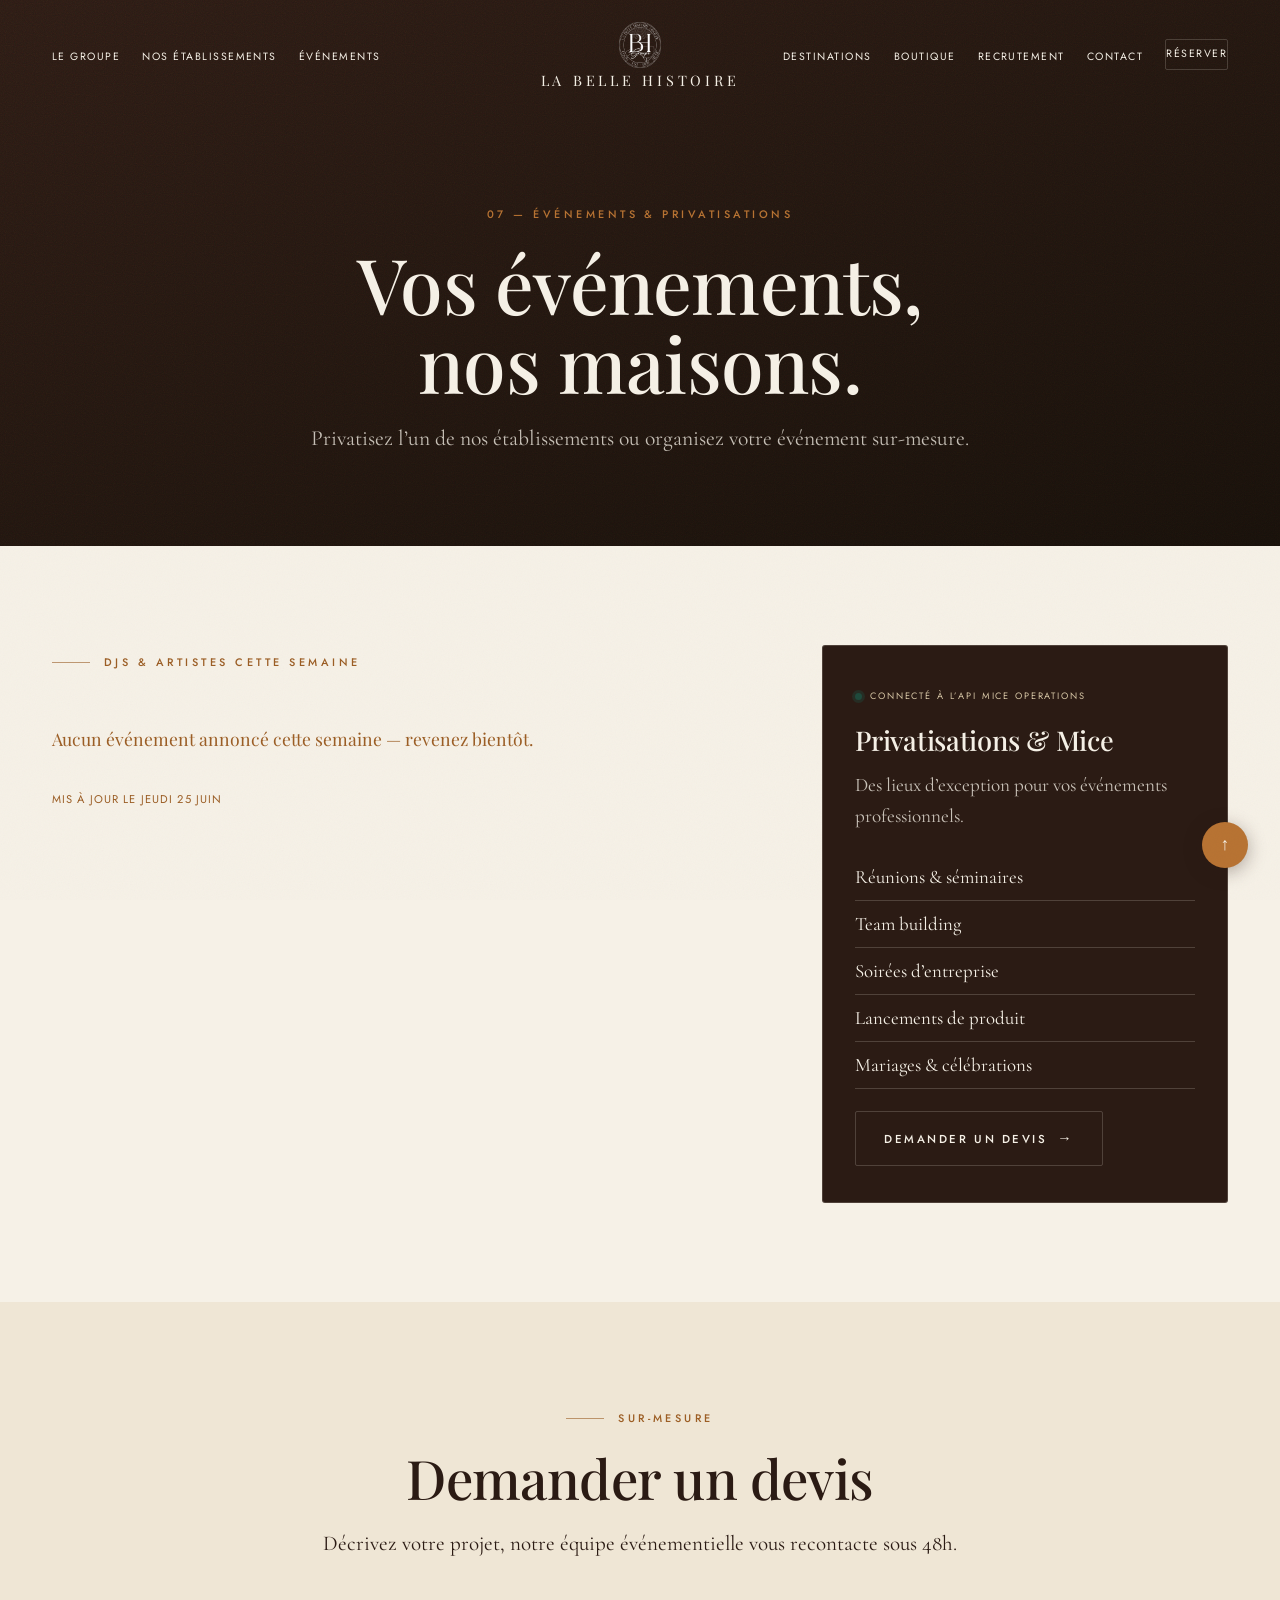
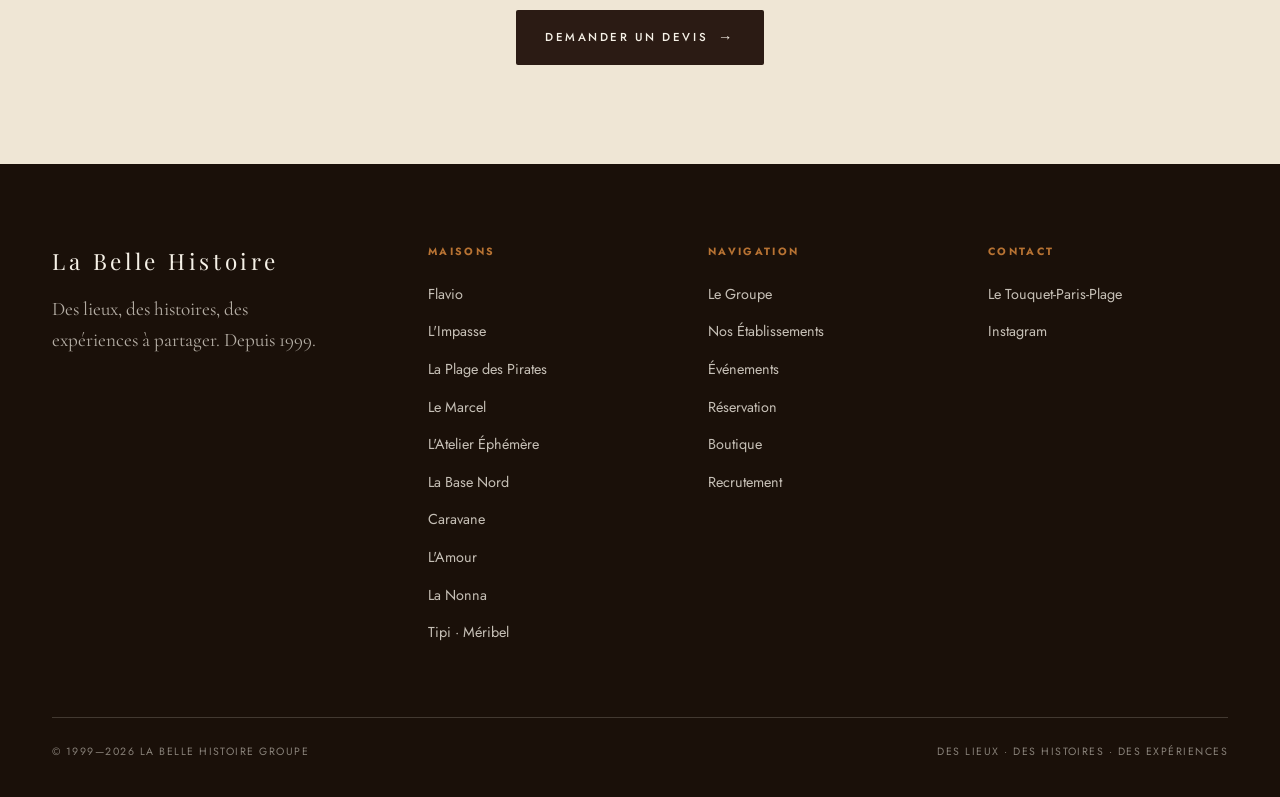
==== commit 500f9707: "Footer: suppression tél/mail, Instagram lié, bouton retour-haut toujours visible" ====
--- a/evenements.html
+++ b/evenements.html
@@ -131,10 +131,8 @@
         <div>
           <h5>Contact</h5>
           <ul>
-            <li><a href="tel:+33321055255">03 21 05 25 55</a></li>
-            <li><a href="mailto:contact@labellehistoire.fr">contact@labellehistoire.fr</a></li>
             <li><a href="#">Le Touquet-Paris-Plage</a></li>
-            <li><a href="#">Instagram</a></li>
+            <li><a href="https://www.instagram.com/labellehistoire.groupe/" target="_blank" rel="noopener">Instagram</a></li>
           </ul>
         </div>
       </div>
--- a/styles.css
+++ b/styles.css
@@ -146,17 +146,18 @@
 
 /* Back to top */
 .back-top {
-  position: fixed; bottom: 28px; right: 28px; z-index: 900;
-  width: 40px; height: 40px; border-radius: 50%;
-  background: var(--chocolat); color: var(--creme);
-  border: 1px solid rgba(246,241,231,.18);
-  font-size: .9rem; line-height: 1; cursor: pointer;
-  opacity: 0; transform: translateY(12px);
-  transition: opacity .35s var(--ease), transform .35s var(--ease), background .2s;
+  position: fixed; bottom: 32px; right: 32px; z-index: 900;
+  width: 46px; height: 46px; border-radius: 50%;
+  background: var(--cuivre); color: var(--creme);
+  border: none;
+  box-shadow: 0 4px 18px rgba(43,27,20,.35);
+  font-size: 1.1rem; line-height: 1; cursor: pointer;
+  opacity: 0; transform: translateY(14px);
+  transition: opacity .35s var(--ease), transform .35s var(--ease), background .2s, box-shadow .2s;
   pointer-events: none;
 }
-.back-top.visible { opacity: .75; transform: translateY(0); pointer-events: auto; }
-.back-top:hover { opacity: 1; background: var(--cuivre); }
+.back-top.visible { opacity: 1; transform: translateY(0); pointer-events: auto; }
+.back-top:hover { background: var(--chocolat); box-shadow: 0 6px 24px rgba(43,27,20,.5); }
 
 /* =========================================================
    HERO
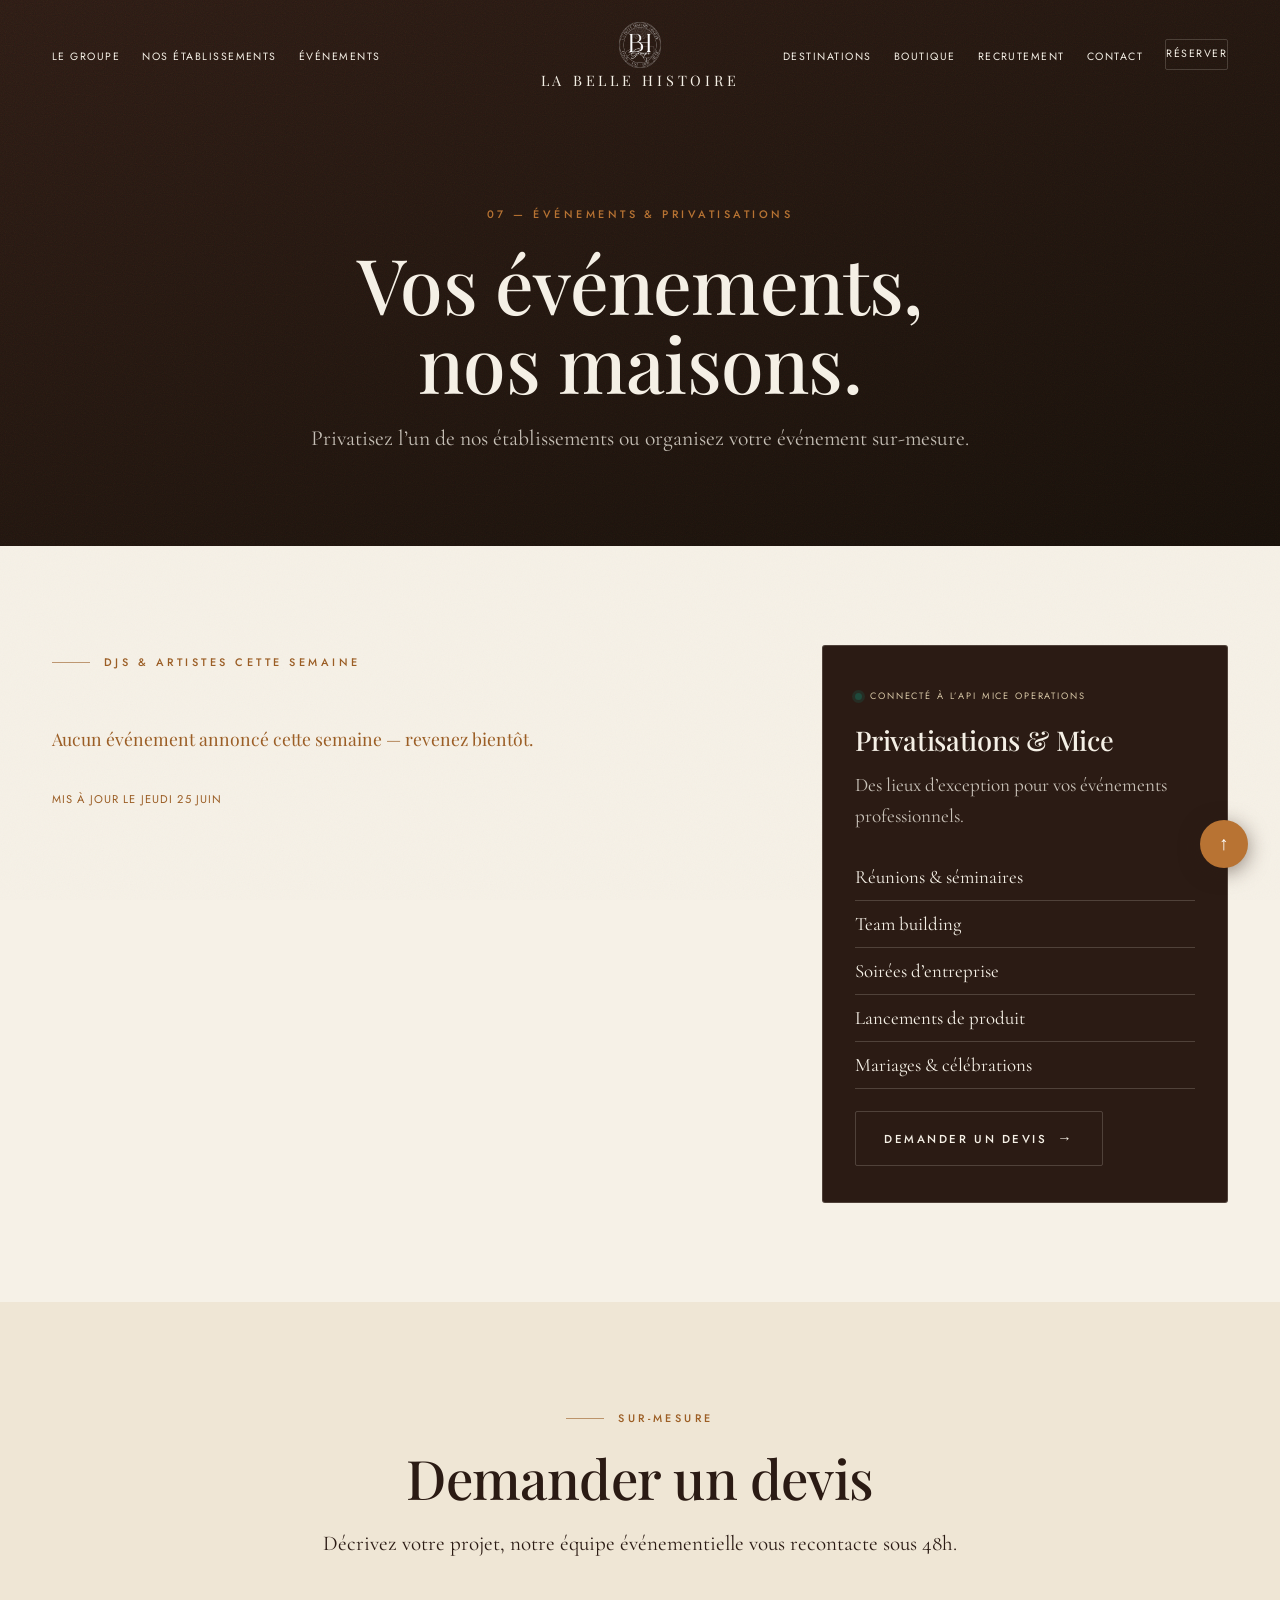
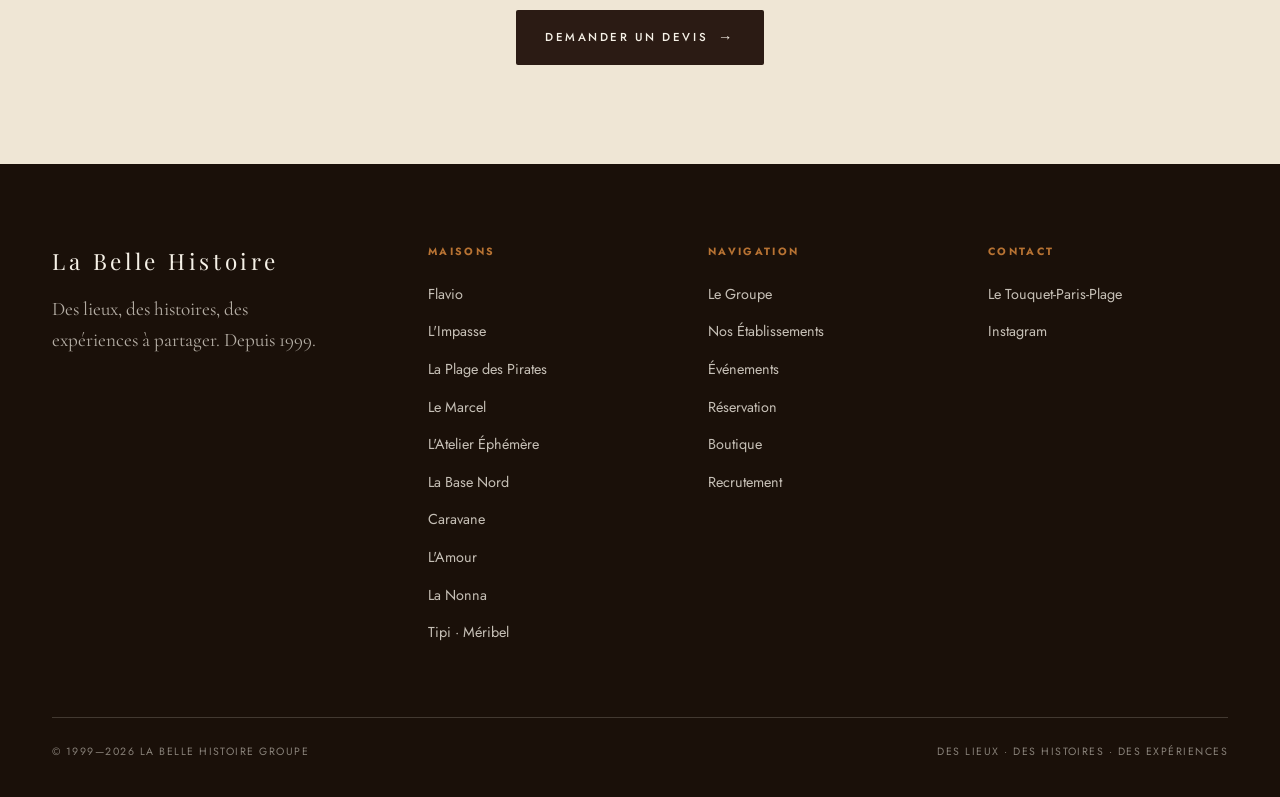
==== commit 546b883f: "Lien MICE : boutons "Demander un devis" → app.miceoperations.com - index.html : bouton renvoyait ver" ====
--- a/evenements.html
+++ b/evenements.html
@@ -76,7 +76,7 @@
             <li>Lancements de produit</li>
             <li>Mariages &amp; célébrations</li>
           </ul>
-          <a href="#devis" class="btn btn-light btn-arrow"><span>Demander un devis</span></a>
+          <a href="https://app.miceoperations.com/widget/b5c89fdca779" target="_blank" rel="noopener" class="btn btn-light btn-arrow"><span>Demander un devis</span></a>
         </div>
       </div>
     </div>
--- a/styles.css
+++ b/styles.css
@@ -141,23 +141,38 @@
 .header-light.scrolled .nav-links a,
 .header-light.scrolled .brand { color: var(--chocolat); }
 
-.burger { display: none; }
+.burger {
+  display: none; flex-direction: column; gap: 5px; padding: 10px;
+  background: none; border: none; cursor: pointer; z-index: 1600;
+  position: relative; touch-action: manipulation; -webkit-tap-highlight-color: transparent;
+}
+.burger span {
+  width: 24px; height: 1.5px; background: currentColor;
+  display: block; transition: transform .3s var(--ease), opacity .3s;
+  transform-origin: center;
+}
+/* Burger → croix quand ouvert */
+.burger.open span:nth-child(1) { transform: translateY(6.5px) rotate(45deg); }
+.burger.open span:nth-child(2) { opacity: 0; transform: scaleX(0); }
+.burger.open span:nth-child(3) { transform: translateY(-6.5px) rotate(-45deg); }
 .burger-extra { display: none; }
 
 /* Back to top */
 .back-top {
-  position: fixed; bottom: 32px; right: 32px; z-index: 900;
-  width: 46px; height: 46px; border-radius: 50%;
-  background: var(--cuivre); color: var(--creme);
+  position: fixed; bottom: 32px; right: 32px; z-index: 9999;
+  width: 48px; height: 48px; border-radius: 50%;
+  background: var(--cuivre); color: #fff;
   border: none;
-  box-shadow: 0 4px 18px rgba(43,27,20,.35);
-  font-size: 1.1rem; line-height: 1; cursor: pointer;
-  opacity: 0; transform: translateY(14px);
-  transition: opacity .35s var(--ease), transform .35s var(--ease), background .2s, box-shadow .2s;
-  pointer-events: none;
-}
-.back-top.visible { opacity: 1; transform: translateY(0); pointer-events: auto; }
-.back-top:hover { background: var(--chocolat); box-shadow: 0 6px 24px rgba(43,27,20,.5); }
+  box-shadow: 0 4px 20px rgba(43,27,20,.5);
+  font-size: 1.2rem; font-weight: 600; line-height: 1; cursor: pointer;
+  display: flex; align-items: center; justify-content: center;
+  transition: background .2s, box-shadow .2s, transform .2s;
+}
+.back-top:hover { background: var(--chocolat); box-shadow: 0 6px 28px rgba(43,27,20,.6); transform: translateY(-2px); }
+/* Fallback sticky pour contexte iframe sans scroll interne */
+@supports not (position: fixed) {
+  .back-top { position: sticky; }
+}
 
 /* =========================================================
    HERO
@@ -224,6 +239,8 @@
 }
 .scroll-cue span { width:1px; height:42px; background: linear-gradient(rgba(246,241,231,.6), transparent); animation: cue 2s var(--ease) infinite; }
 @keyframes cue { 0%{transform:scaleY(0); transform-origin:top} 45%{transform:scaleY(1); transform-origin:top} 55%{transform:scaleY(1); transform-origin:bottom} 100%{transform:scaleY(0); transform-origin:bottom} }
+@keyframes menuIn { from { opacity:0; } to { opacity:1; } }
+@keyframes menuItemIn { from { opacity:0; transform: translateY(16px); } to { opacity:1; transform: translateY(0); } }
 
 /* HERO — make label larger than quote */
 .hero .label {
@@ -670,50 +687,177 @@
 /* =========================================================
    RESPONSIVE
    ========================================================= */
-@media (max-width: 1024px) {
-  .grid { grid-template-columns: repeat(2,1fr); }
-  .intro { grid-template-columns: 1fr; gap: 44px; }
-  .events-wrap { grid-template-columns: 1fr; gap: 40px; }
-  .stat .num { font-size: 3rem; }
-}
+
+/* ── Tablette paysage & petits desktops (≤ 1100px) ───────── */
 @media (max-width: 1100px) {
   .nav-links { gap: 16px; }
   .nav-links a { font-size: .6rem; letter-spacing: .1em; }
   .nav-links .nav-sm-hide { display: none; }
 }
-@media (max-width: 760px) {
-  .container { padding: 0 22px; }
+
+/* ── Tablette paysage (≤ 1024px) ──────────────────────────── */
+@media (max-width: 1024px) {
+  .section { padding: 60px 0; }
+  .grid { grid-template-columns: repeat(2, 1fr); gap: 20px; }
+  .intro { grid-template-columns: 1fr; gap: 44px; }
+  .intro-visual { display: none; }
+  .events-wrap { grid-template-columns: 1fr; gap: 36px; }
+  .stat .num { font-size: 3rem; }
+  .map-layout { grid-template-columns: 1fr; gap: 28px; }
+  .map-stage { min-height: 420px; }
+  .dest-grid { gap: 16px; }
+  .footer-top { grid-template-columns: repeat(2, 1fr); gap: 40px; }
+  .reserve-cta { padding: 60px 40px; }
+}
+
+/* ── Tablette portrait (≤ 1024px) — burger visible ───────── */
+@media (max-width: 1024px) {
+  /* Layout nav : [≡ burger] [brand centré] [Réserver] */
   .nav { grid-template-columns: auto 1fr auto; }
-  .nav-links.left { display:none; }
-  .nav-links.right .nav-only { display:none; }
-  .burger { display:inline-flex; flex-direction:column; gap:5px; padding:8px; }
-  .burger span { width:24px; height:1.5px; background: currentColor; transition: .3s; }
+  .burger { order: -1; display: inline-flex; flex-direction: column; gap: 5px; padding: 8px; }
+  .burger span { width: 24px; height: 1.5px; background: currentColor; transition: .3s; }
+  .brand { justify-self: center; }
+  .nav-links.left { display: none; }
+  .nav-links.right .nav-only { display: none; }
+  .nav-links.right .nav-sm-hide { display: none; }
+  .nav-links.left.open {
+    display: flex !important; position: fixed; inset: 0;
+    background: var(--chocolat);
+    flex-direction: column; justify-content: center; align-items: center;
+    gap: 32px; z-index: 1500;
+    animation: menuIn .32s var(--ease) both;
+  }
+  .nav-links.left.open a {
+    font-family: var(--serif); font-size: 1.4rem; color: var(--creme);
+    letter-spacing: .08em; text-transform: none;
+    opacity: 0; animation: menuItemIn .4s var(--ease) both;
+  }
+  .nav-links.left.open li:nth-child(1) a { animation-delay: .06s; }
+  .nav-links.left.open li:nth-child(2) a { animation-delay: .10s; }
+  .nav-links.left.open li:nth-child(3) a { animation-delay: .14s; }
+  .nav-links.left.open li:nth-child(4) a { animation-delay: .18s; }
+  .nav-links.left.open li:nth-child(5) a { animation-delay: .22s; }
+  .nav-links.left.open li:nth-child(6) a { animation-delay: .26s; }
+  .nav-links.left.open a::after { background: var(--cuivre); }
+  .nav-links.left.open .burger-extra { display: flex !important; }
+}
+
+/* ── Tablette portrait (≤ 768px) ──────────────────────────── */
+@media (max-width: 768px) {
+  .container { padding: 0 24px; }
+  .section { padding: 50px 0; }
+  .section-head { margin-bottom: 40px; }
+  .section-head h2 { font-size: clamp(1.8rem, 5vw, 2.6rem); }
+
+  /* Page hero sous-pages (reserver.html, evenements.html) */
+  .page-hero { padding: 130px 0 70px; }
+  .page-hero h1 { font-size: clamp(2.2rem, 6vw, 3.5rem); }
+
+  /* Hero */
+  .hero-quote { font-size: clamp(1.5rem, 4.5vw, 2.2rem); max-width: 100%; }
+  .hero-sub { font-size: 1.1rem; }
+  .hero-inner { padding-top: 100px; padding-bottom: 60px; }
+  .hero-play { width: 60px; height: 60px; right: 24px; }
+  .scroll-cue { display: none; }
+
+  /* Stats */
+  .stats-grid { grid-template-columns: repeat(2, 1fr); }
+  .stat { border-right: none; border-bottom: 1px solid var(--line-light); padding: 36px 20px; }
+  .stat .num { font-size: 2.6rem; }
+
+  /* Venues */
+  .grid { grid-template-columns: repeat(2, 1fr); gap: 14px; }
+  .card { aspect-ratio: 3/4; padding: 18px; }
+  .card-logo { width: 75%; max-height: 38%; }
+
+  /* Destinations */
+  .dest-grid { grid-template-columns: repeat(3, 1fr); gap: 12px; }
+  .dest { aspect-ratio: 3/4; padding: 16px; }
+  .dest .d-name { font-size: 1.3rem; }
+  .dest .d-meta { font-size: .56rem; }
+
+  /* Carte */
+  .map-layout { grid-template-columns: 1fr; gap: 22px; margin-top: 24px; }
+  .map-stage { aspect-ratio: 4/3; min-height: unset; }
+  .map-side { order: -1; }
+  .map-legend { display: grid; grid-template-columns: 1fr 1fr; }
+  .map-inset { display: none; }
+  .lbh-pin .pin-bubble { width: 28px; height: 28px; }
+  .lbh-pin .pin-logo { width: 16px; height: 16px; }
+  .map-detail { left: 8px; right: 8px; bottom: 8px; max-width: none; padding: 12px 14px; gap: 10px; }
+  .md-logo { width: 44px; height: 44px; }
+  .md-body h3 { font-size: 1.2rem; }
+
+  /* Events */
+  .event-row { gap: 12px; }
+  .mice-card { padding: 28px; }
+
+  /* Réservation */
+  .resa-wrap { grid-template-columns: 1fr; gap: 36px; }
+  .resa-info { border-left: none; border-top: 1px solid var(--line); padding-left: 0; padding-top: 28px; }
+  .field-row { grid-template-columns: 1fr; }
+  .reserve-cta { padding: 50px 24px; text-align: center; }
+  .reserve-cta h2 { font-size: clamp(2rem, 6vw, 3rem); }
+
+  /* Footer */
+  .footer-top { grid-template-columns: repeat(2, 1fr); gap: 32px; }
+  .footer { padding: 60px 0 30px; }
+
+  /* Modal */
+  .modal { grid-template-columns: 1fr; }
+  .modal-visual { min-height: 180px; }
+}
+
+/* ── Mobile (≤ 480px) ─────────────────────────────────────── */
+@media (max-width: 480px) {
+  .container { padding: 0 16px; }
+  .section { padding: 44px 0; }
+
+  /* Page hero sous-pages */
+  .page-hero { padding: 110px 0 55px; }
+  .page-hero h1 { font-size: clamp(1.9rem, 8vw, 2.8rem); }
+  .page-hero p { font-size: 1.1rem; margin-top: 12px; }
+
+  /* Hero */
+  .hero .label { font-size: clamp(1.6rem, 7vw, 2.4rem); letter-spacing: .12em; }
+  .hero-quote { font-size: clamp(1.3rem, 5vw, 1.8rem); }
+  .hero-sub { font-size: 1rem; margin-top: 16px; }
+  .hero-inner { padding-top: 90px; padding-bottom: 50px; }
+
+  /* Stats */
   .stats-grid { grid-template-columns: 1fr 1fr; }
-  .stat { border-right:none; border-bottom: 1px solid var(--line-light); }
-  .grid { grid-template-columns: 1fr; }
-  .dest-grid { grid-template-columns: 1fr; }
-  .footer-top { grid-template-columns: 1fr 1fr; gap: 36px; }
-  .modal { grid-template-columns: 1fr; }
-  .modal-visual { min-height: 200px; }
-  .resa-wrap { grid-template-columns: 1fr; gap: 40px; }
-  .resa-info { border-left:none; border-top:1px solid var(--line); padding-left:0; padding-top:30px; }
-  .field-row { grid-template-columns: 1fr; }
-  .hero-play { width: 64px; height:64px; right: 22px; }
-
-  /* carte interactive */
-  .map-layout { grid-template-columns: 1fr; gap: 22px; margin-top: 32px; }
-  .map-stage { aspect-ratio: 4 / 5; }
-  .lbh-pin .pin-bubble { width: 30px; height: 30px; }
-  .lbh-pin .pin-logo { width: 17px; height: 17px; }
-  .map-detail { left: 10px; right: 10px; bottom: 10px; max-width: none; padding: 14px 16px; gap: 12px; }
-  .md-logo { width: 48px; height: 48px; }
-  .md-body h3 { font-size: 1.3rem; }
-
-  /* mobile menu */
-  .nav-links.left.open {
-    display:flex; position: fixed; inset:0; background: var(--chocolat); color: var(--creme);
-    flex-direction:column; justify-content:center; align-items:center; gap: 30px; z-index: 1500;
+  .stat { padding: 28px 14px; }
+  .stat .num { font-size: 2.2rem; }
+  .stat .cap { font-size: .58rem; }
+
+  /* Venues — portrait (même ratio qu'à 768px) pour éviter le chevauchement logo/contenu */
+  .grid { grid-template-columns: 1fr; gap: 14px; }
+  .card { aspect-ratio: 3/4; padding: 18px; }
+  .card-logo { width: 70%; max-height: 38%; }
+
+  /* Destinations */
+  .dest-grid { grid-template-columns: 1fr; gap: 12px; }
+  .dest { aspect-ratio: 16/9; min-height: 160px; }
+  .dest .d-name { font-size: 1.5rem; }
+
+  /* Carte */
+  .map-stage { aspect-ratio: 1/1; }
+  .map-legend { grid-template-columns: 1fr; }
+
+  /* Footer */
+  .footer-top { grid-template-columns: 1fr; gap: 28px; }
+  .footer-bottom { flex-direction: column; gap: 8px; text-align: center; }
+
+  /* Events — conversion grid → flex pour permettre le wrapping */
+  .events-wrap { gap: 28px; }
+  .event-row {
+    display: flex; flex-wrap: wrap; align-items: center;
+    gap: 8px 16px; padding: 20px 0;
   }
-  .nav-links.left.open a { font-size:1.1rem; color: var(--creme); }
-  .nav-links.left.open .burger-extra { display:flex !important; }
-}
+  .event-date { flex-shrink: 0; min-width: 50px; text-align: center; }
+  .event-info { flex: 1; min-width: 0; }
+  .event-cta { margin-left: auto; flex-shrink: 0; }
+
+  /* Back to top */
+  .back-top { bottom: 20px; right: 20px; width: 40px; height: 40px; font-size: 1rem; }
+}
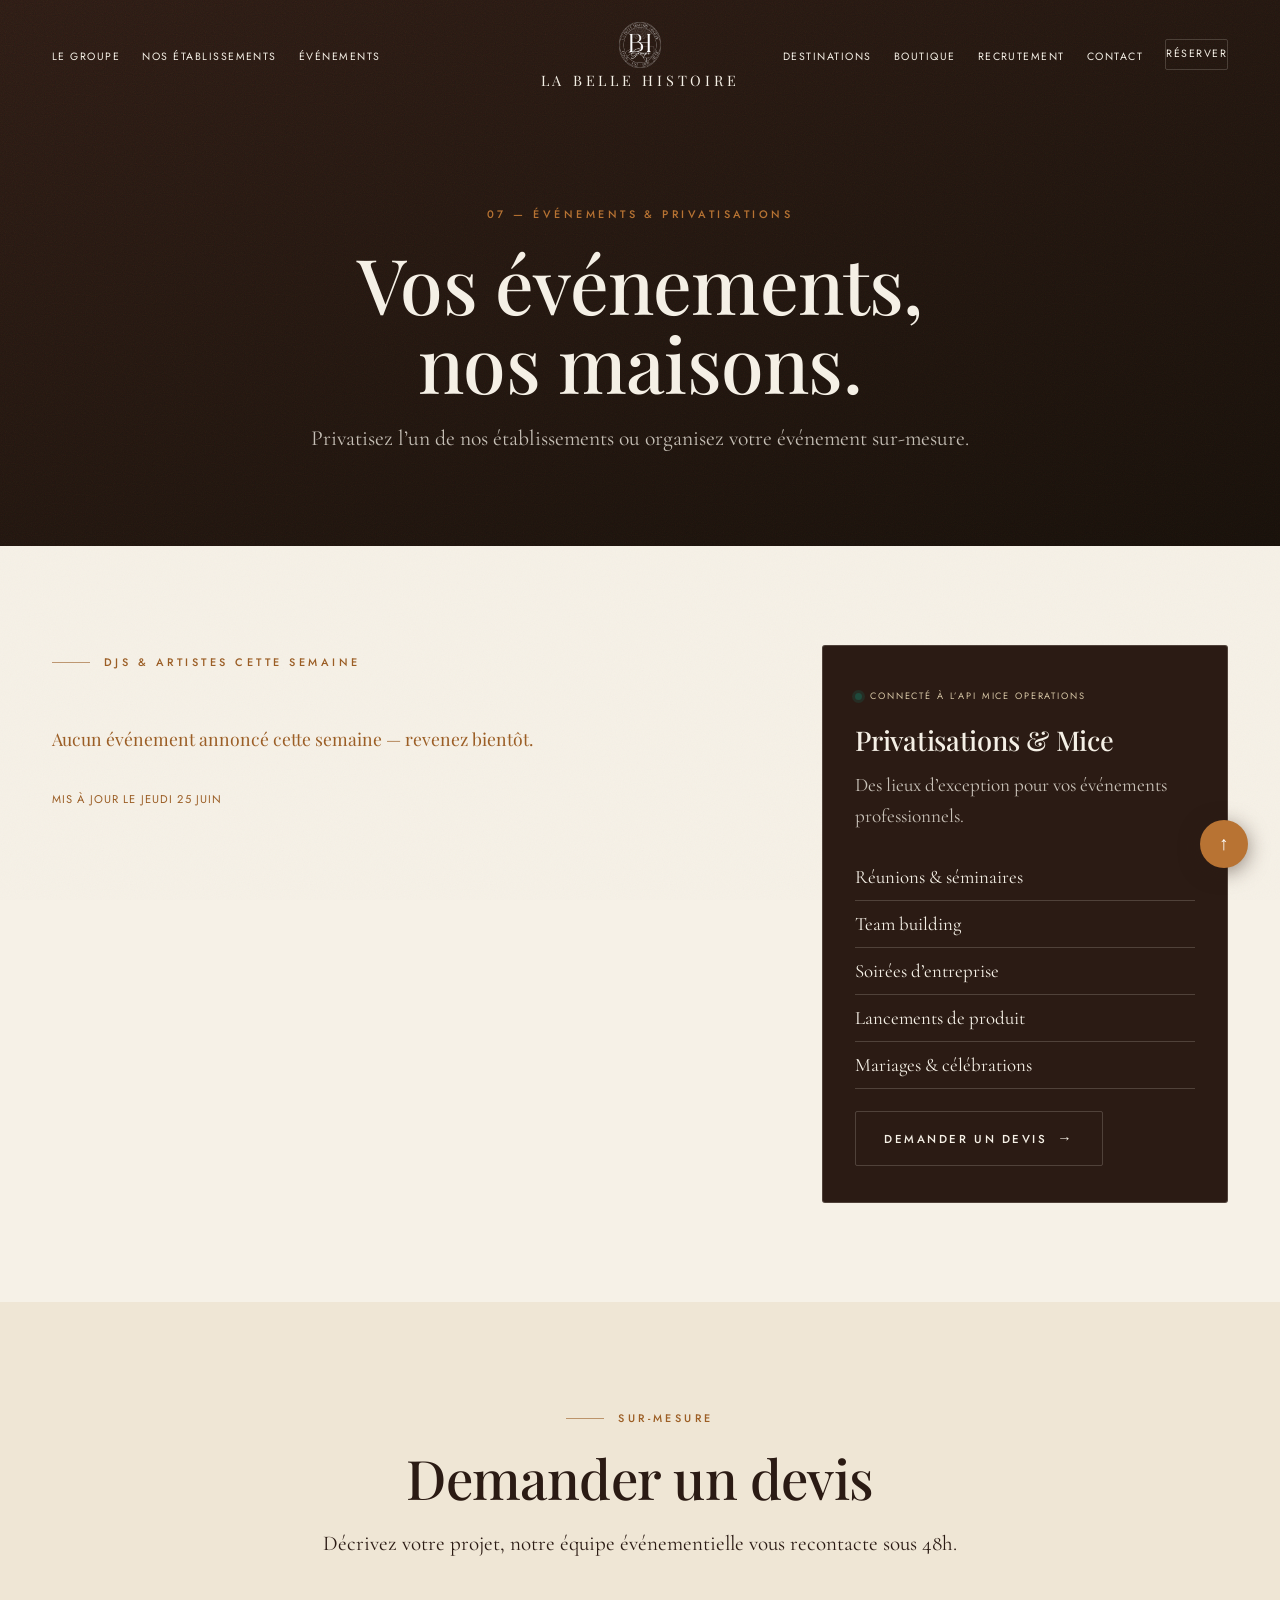
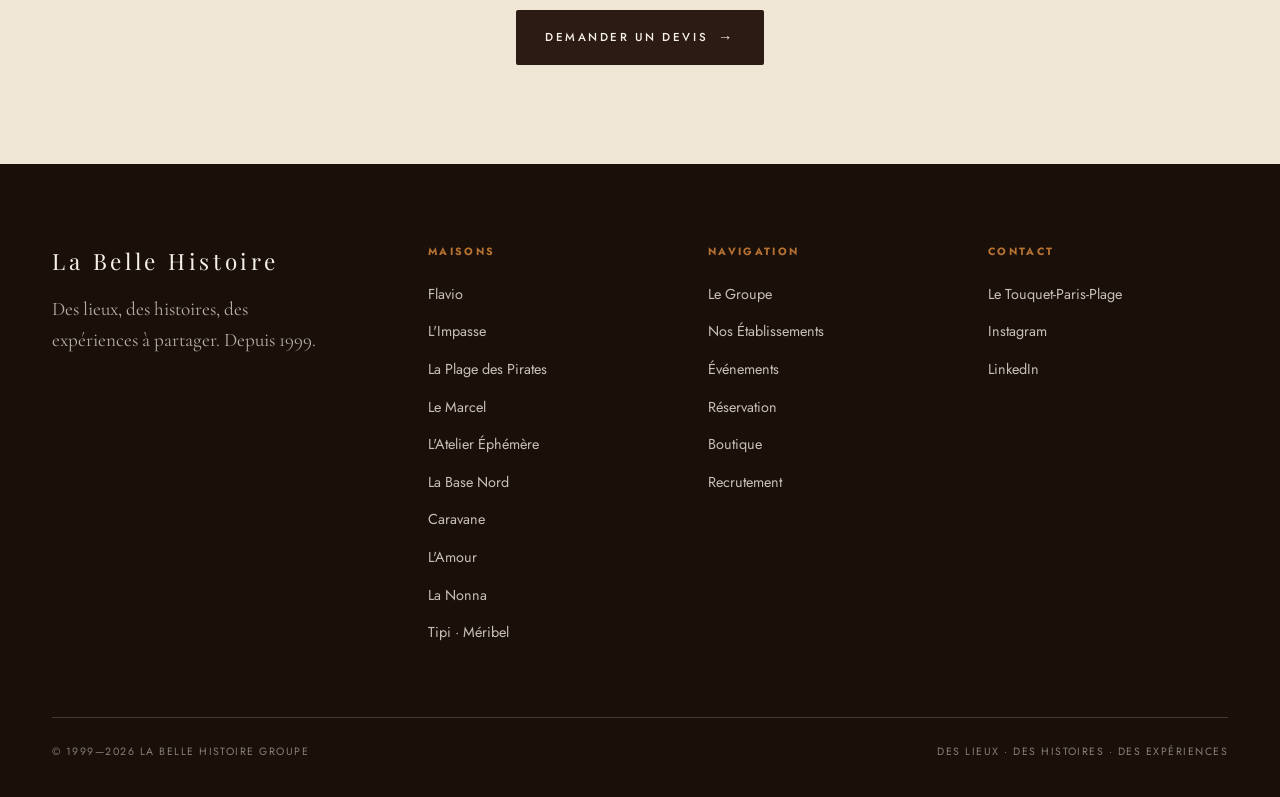
==== commit 5697a511: "Add LinkedIn link to footer on all 3 pages Co-Authored-By: Claude Sonnet 4.6 <noreply@anthropic.com>" ====
--- a/evenements.html
+++ b/evenements.html
@@ -3,16 +3,52 @@
 <head>
   <meta charset="UTF-8" />
   <meta name="viewport" content="width=device-width, initial-scale=1.0" />
-  <title>Événements &amp; Privatisations — La Belle Histoire Groupe</title>
-  <meta name="description" content="Prochains événements et privatisations des maisons La Belle Histoire Groupe. Connecté à l'API Mice Operations." />
+  <!-- ═══ SEO Principal ═══ -->
+  <title>Événements & Privatisations au Touquet | La Belle Histoire Groupe</title>
+  <meta name="description" content="Soirées, concerts et événements privés dans nos restaurants au Touquet-Paris-Plage. Séminaires, mariages, team building, lancements produit. Demandez un devis privatisation." />
+  <meta name="keywords" content="événements Le Touquet, privatisation restaurant Le Touquet, séminaire Le Touquet, mariage Le Touquet, soirée entreprise Le Touquet, concert Le Touquet, La Belle Histoire événements, MICE Le Touquet" />
+  <meta name="author" content="La Belle Histoire Groupe" />
+  <meta name="robots" content="index, follow" />
   <link rel="canonical" href="https://labellehistoiregroupe.com/evenements" />
+
+  <!-- ═══ Open Graph ═══ -->
   <meta property="og:type" content="website" />
-  <meta property="og:title" content="Événements &amp; Privatisations — La Belle Histoire Groupe" />
-  <meta property="og:description" content="Prochains événements et privatisations des maisons La Belle Histoire Groupe." />
+  <meta property="og:site_name" content="La Belle Histoire Groupe" />
+  <meta property="og:title" content="Événements & Privatisations | La Belle Histoire Groupe – Le Touquet" />
+  <meta property="og:description" content="Séminaires, mariages, soirées d'entreprise et concerts dans nos restaurants au Touquet-Paris-Plage. Demandez votre devis de privatisation." />
   <meta property="og:url" content="https://labellehistoiregroupe.com/evenements" />
   <meta property="og:image" content="https://labellehistoiregroupe.com/assets/logos/lbh-seal.png" />
+  <meta property="og:image:alt" content="La Belle Histoire Groupe — Événements & Privatisations" />
   <meta property="og:locale" content="fr_FR" />
+
+  <!-- ═══ Twitter / X Card ═══ -->
   <meta name="twitter:card" content="summary_large_image" />
+  <meta name="twitter:title" content="Événements & Privatisations | La Belle Histoire Groupe – Le Touquet" />
+  <meta name="twitter:description" content="Séminaires, mariages, soirées d'entreprise et concerts dans nos restaurants au Touquet-Paris-Plage." />
+  <meta name="twitter:image" content="https://labellehistoiregroupe.com/assets/logos/lbh-seal.png" />
+
+  <!-- ═══ Données structurées JSON-LD ═══ -->
+  <script type="application/ld+json">
+  {
+    "@context": "https://schema.org",
+    "@type": "EventVenue",
+    "name": "La Belle Histoire Groupe — Événements & Privatisations",
+    "url": "https://labellehistoiregroupe.com/evenements",
+    "description": "Lieux de réception et d'événements au Touquet-Paris-Plage : séminaires, mariages, soirées d'entreprise, concerts.",
+    "address": {
+      "@type": "PostalAddress",
+      "addressLocality": "Le Touquet-Paris-Plage",
+      "addressRegion": "Hauts-de-France",
+      "addressCountry": "FR"
+    },
+    "parentOrganization": {
+      "@type": "Organization",
+      "name": "La Belle Histoire Groupe",
+      "url": "https://labellehistoiregroupe.com"
+    }
+  }
+  </script>
+
   <link rel="icon" type="image/png" href="assets/logos/lbh-seal.png" />
   <link rel="preconnect" href="https://fonts.googleapis.com">
   <link rel="preconnect" href="https://fonts.gstatic.com" crossorigin>
@@ -105,16 +141,16 @@
         <div>
           <h5>Maisons</h5>
           <ul>
-            <li><a href="index.html#etablissements">Flavio</a></li>
-            <li><a href="index.html#etablissements">L'Impasse</a></li>
-            <li><a href="index.html#etablissements">La Plage des Pirates</a></li>
-            <li><a href="index.html#etablissements">Le Marcel</a></li>
-            <li><a href="index.html#etablissements">L'Atelier Éphémère</a></li>
-            <li><a href="index.html#etablissements">La Base Nord</a></li>
-            <li><a href="index.html#etablissements">Caravane</a></li>
-            <li><a href="index.html#etablissements">L'Amour</a></li>
-            <li><a href="index.html#etablissements">La Nonna</a></li>
-            <li><a href="index.html#etablissements">Tipi · Méribel</a></li>
+            <li><a href="https://www.labellehistoiregroupe.com/flavio" target="_blank" rel="noopener">Flavio</a></li>
+            <li><a href="https://www.labellehistoiregroupe.com/limpasse" target="_blank" rel="noopener">L'Impasse</a></li>
+            <li><a href="https://www.labellehistoiregroupe.com/plagedespirates" target="_blank" rel="noopener">La Plage des Pirates</a></li>
+            <li><a href="https://www.labellehistoiregroupe.com/lemarcel" target="_blank" rel="noopener">Le Marcel</a></li>
+            <li><a href="https://www.labellehistoiregroupe.com/latelierephemere" target="_blank" rel="noopener">L'Atelier Éphémère</a></li>
+            <li><a href="https://www.labellehistoiregroupe.com/labasenord" target="_blank" rel="noopener">La Base Nord</a></li>
+            <li><a href="https://www.labellehistoiregroupe.com/caravane" target="_blank" rel="noopener">Caravane</a></li>
+            <li><a href="https://www.labellehistoiregroupe.com/lamour" target="_blank" rel="noopener">L'Amour</a></li>
+            <li><a href="https://www.labellehistoiregroupe.com/la-nonna" target="_blank" rel="noopener">La Nonna</a></li>
+            <li><a href="https://www.tipi-meribel.com" target="_blank" rel="noopener">Tipi · Méribel</a></li>
           </ul>
         </div>
         <div>
@@ -131,8 +167,9 @@
         <div>
           <h5>Contact</h5>
           <ul>
-            <li><a href="#">Le Touquet-Paris-Plage</a></li>
+            <li><a href="https://maps.google.com/?q=Le+Touquet-Paris-Plage" target="_blank" rel="noopener">Le Touquet-Paris-Plage</a></li>
             <li><a href="https://www.instagram.com/labellehistoire.groupe/" target="_blank" rel="noopener">Instagram</a></li>
+            <li><a href="https://www.linkedin.com/company/la-belle-histoire-groupe/posts/?feedView=all" target="_blank" rel="noopener">LinkedIn</a></li>
           </ul>
         </div>
       </div>
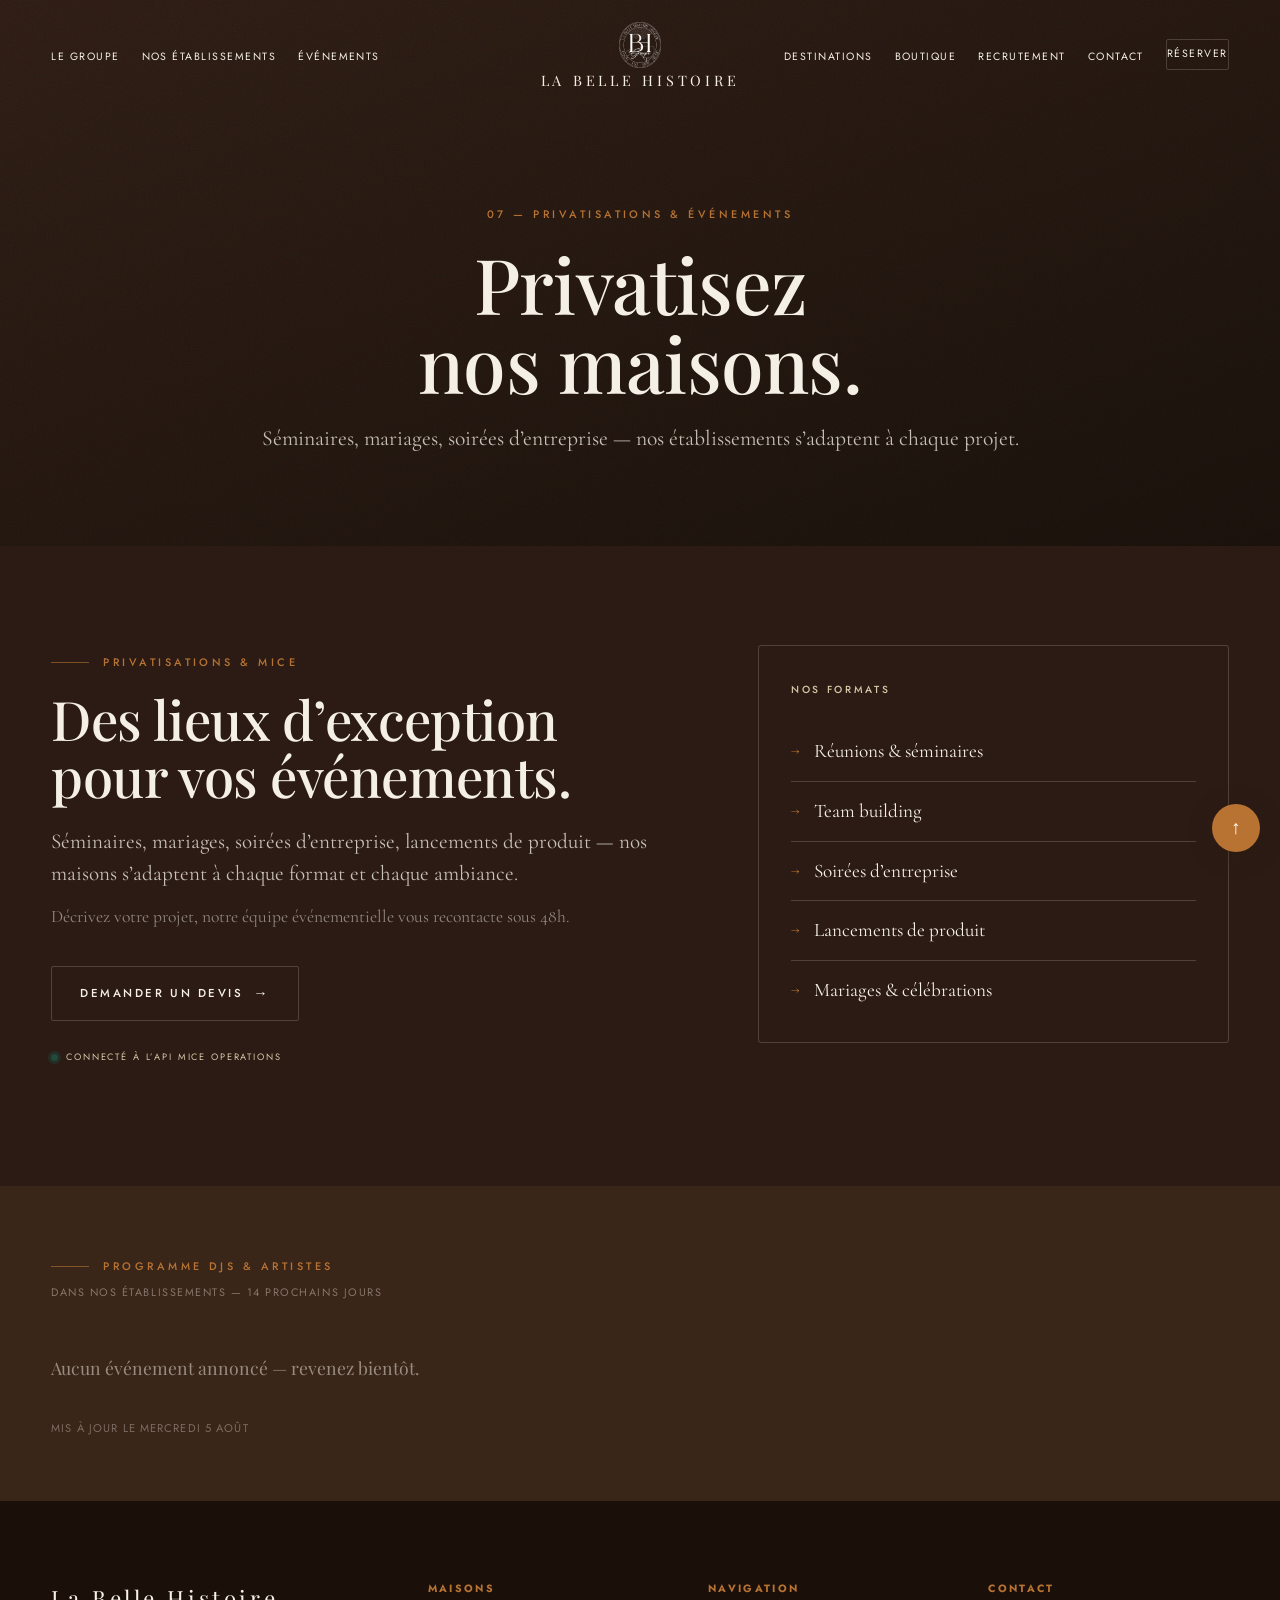
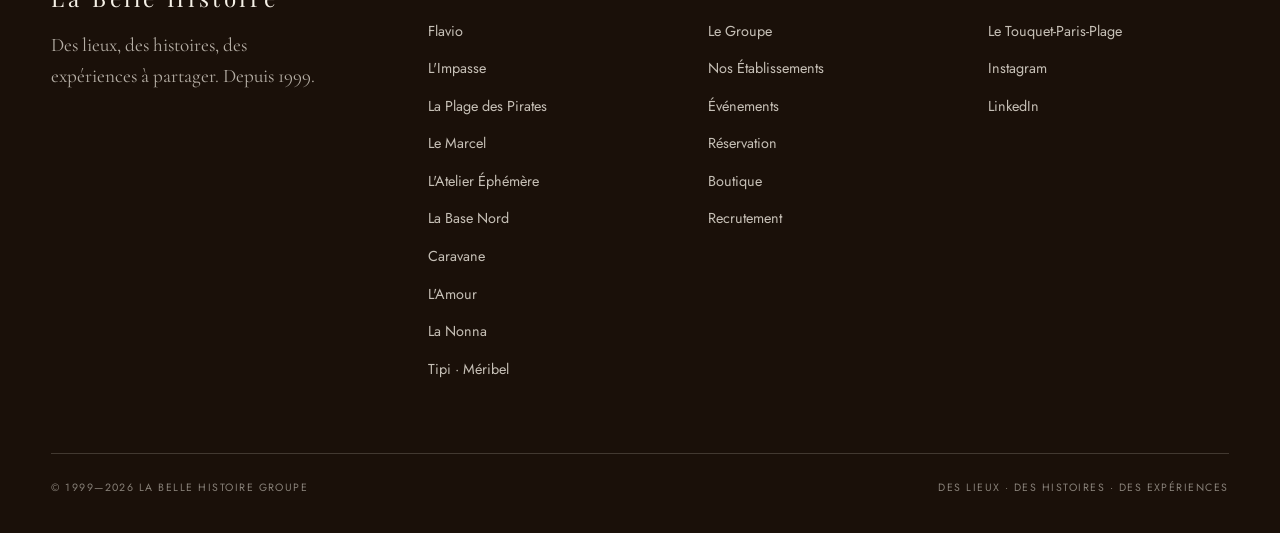
==== commit a802b23f: "Événements: privatisation en avant, DJs en secondaire Co-Authored-By: Claude Sonnet 4.6 <noreply@ant" ====
--- a/evenements.html
+++ b/evenements.html
@@ -82,29 +82,26 @@
   <section class="page-hero">
     <div class="hero-grain"></div>
     <div class="container" style="position:relative;z-index:2">
-      <span class="label" style="color:var(--cuivre)">07 — Événements &amp; Privatisations</span>
-      <h1 style="margin-top:18px">Vos événements,<br>nos maisons.</h1>
-      <p>Privatisez l’un de nos établissements ou organisez votre événement sur-mesure.</p>
+      <span class="label" style="color:var(--cuivre)">07 — Privatisations &amp; Événements</span>
+      <h1 style="margin-top:18px">Privatisez<br>nos maisons.</h1>
+      <p>Séminaires, mariages, soirées d’entreprise — nos établissements s’adaptent à chaque projet.</p>
     </div>
   </section>
 
-  <section class="section">
+  <!-- Privatisations — section principale -->
+  <section class="section mice-section">
     <div class="container">
-      <div class="events-wrap">
-        <div>
-          <span class="label sec-index">DJs &amp; Artistes cette semaine</span>
-          <div class="event-list" id="event-list-live" style="margin-top:30px">
-            <div class="event-empty" id="event-empty" style="display:none;padding:24px 0;color:var(--cuivre-2);font-family:var(--serif);font-size:1.1rem">
-              Aucun événement annoncé cette semaine — revenez bientôt.
-            </div>
-          </div>
-          <div style="margin-top:14px;font-size:.7rem;letter-spacing:.1em;text-transform:uppercase;color:var(--cuivre-2)" id="event-updated"></div>
+      <div class="mice-layout">
+        <div class="mice-editorial">
+          <span class="label sec-index">Privatisations &amp; MICE</span>
+          <h2>Des lieux d’exception<br>pour vos événements.</h2>
+          <p class="editorial">Séminaires, mariages, soirées d’entreprise, lancements de produit — nos maisons s’adaptent à chaque format et chaque ambiance.</p>
+          <p class="mice-sub">Décrivez votre projet, notre équipe événementielle vous recontacte sous 48h.</p>
+          <a href="https://app.miceoperations.com/widget/b5c89fdca779" target="_blank" rel="noopener" class="btn btn-light btn-arrow"><span>Demander un devis</span></a>
+          <div style="margin-top:22px"><span class="api-tag">Connecté à l’API Mice Operations</span></div>
         </div>
-
-        <div class="mice-card" style="background:var(--chocolat)">
-          <span class="api-tag">Connecté à l’API Mice Operations</span>
-          <h3 class="serif">Privatisations &amp; Mice</h3>
-          <p style="color:rgba(246,241,231,.78);font-family:var(--body);font-size:1.2rem">Des lieux d’exception pour vos événements professionnels.</p>
+        <div class="mice-services-box">
+          <p class="mice-services-title">Nos formats</p>
           <ul>
             <li>Réunions &amp; séminaires</li>
             <li>Team building</li>
@@ -112,22 +109,22 @@
             <li>Lancements de produit</li>
             <li>Mariages &amp; célébrations</li>
           </ul>
-          <a href="https://app.miceoperations.com/widget/b5c89fdca779" target="_blank" rel="noopener" class="btn btn-light btn-arrow"><span>Demander un devis</span></a>
         </div>
       </div>
     </div>
   </section>
 
-  <section class="section" id="devis" style="background:var(--creme-2)">
+  <!-- DJs & Artistes — section secondaire -->
+  <section class="section dj-section">
     <div class="container">
-      <div class="section-head" style="text-align:center;margin:0 auto 50px">
-        <span class="label sec-index" style="justify-content:center">Sur-mesure</span>
-        <h2>Demander un devis</h2>
-        <p class="editorial">Décrivez votre projet, notre équipe événementielle vous recontacte sous 48h.</p>
+      <span class="label sec-index">Programme DJs &amp; Artistes</span>
+      <p class="dj-subtitle">Dans nos établissements — 14 prochains jours</p>
+      <div class="event-list" id="event-list-live" style="margin-top:28px">
+        <div class="event-empty" id="event-empty" style="display:none;padding:24px 0;color:rgba(246,241,231,.5);font-family:var(--serif);font-size:1.1rem">
+          Aucun événement annoncé — revenez bientôt.
+        </div>
       </div>
-      <div class="mice-widget" style="text-align:center">
-        <a class="btn btn-dark btn-arrow" href="https://app.miceoperations.com/widget/b5c89fdca779" style="justify-self:center"><span>Demander un devis</span></a>
-      </div>
+      <div style="margin-top:14px;font-size:.7rem;letter-spacing:.1em;text-transform:uppercase;color:rgba(246,241,231,.35)" id="event-updated"></div>
     </div>
   </section>
 
--- a/styles.css
+++ b/styles.css
@@ -29,7 +29,7 @@
   --body:  "Cormorant Garamond", Georgia, serif;
   --sans:  "Jost", "Helvetica Neue", Arial, sans-serif;
 
-  --maxw: 1240px;
+  --maxw: 1440px;
   --ease: cubic-bezier(.22,.61,.36,1);
 }
 
@@ -71,7 +71,7 @@
 
 h1,h2,h3 { font-family: var(--serif); font-weight: 500; line-height: 1.04; letter-spacing: -.01em; }
 
-.container { width: 100%; max-width: var(--maxw); margin: 0 auto; padding: 0 32px; }
+.container { width: 100%; max-width: var(--maxw); margin: 0 auto; padding: 0 clamp(24px, 4vw, 80px); }
 
 /* Section index tag */
 .sec-index {
@@ -159,7 +159,7 @@
 
 /* Back to top */
 .back-top {
-  position: fixed; bottom: 32px; right: 32px; z-index: 9999;
+  position: fixed; bottom: 48px; right: 20px; z-index: 9999;
   width: 48px; height: 48px; border-radius: 50%;
   background: var(--cuivre); color: #fff;
   border: none;
@@ -462,6 +462,26 @@
 .event-info p { font-size: .68rem; letter-spacing: .14em; text-transform: uppercase; color: rgba(246,241,231,.6); margin-top: 5px; }
 .event-info .event-venue { font-size: .62rem; letter-spacing: .2em; text-transform: uppercase; color: var(--cuivre); margin-top: 0; font-weight: 600; }
 .event-cta { font-size: .66rem; letter-spacing: .18em; text-transform: uppercase; color: var(--cuivre); white-space: nowrap; }
+/* Section privatisations — principale */
+.mice-section { background: var(--chocolat); color: var(--creme); }
+.mice-section .sec-index { color: var(--cuivre); }
+.mice-layout { display: grid; grid-template-columns: 1.15fr 0.85fr; gap: 70px; align-items: start; }
+.mice-editorial h2 { color: var(--creme); font-size: clamp(2rem, 4.4vw, 3.4rem); margin-top: 20px; line-height: 1.04; }
+.mice-editorial .editorial { color: rgba(246,241,231,.78); margin-top: 22px; }
+.mice-editorial .btn { margin-top: 36px; }
+.mice-sub { font-family: var(--body); font-size: 1.1rem; color: rgba(246,241,231,.5); margin-top: 14px; line-height: 1.5; }
+.mice-services-box { border: 1px solid var(--line-light); border-radius: 3px; padding: 36px 32px; }
+.mice-services-title { font-size: .64rem; letter-spacing: .26em; text-transform: uppercase; color: var(--sable); margin-bottom: 24px; font-weight: 500; }
+.mice-services-box ul { list-style: none; }
+.mice-services-box li { font-family: var(--body); font-size: 1.2rem; padding: 14px 0; border-bottom: 1px solid var(--line-light); display: flex; align-items: center; gap: 14px; color: var(--creme); }
+.mice-services-box li:last-child { border-bottom: none; padding-bottom: 0; }
+.mice-services-box li::before { content: "→"; color: var(--cuivre); font-size: .82rem; flex-shrink: 0; }
+
+/* Section DJs & Artistes — secondaire */
+.dj-section { background: var(--chocolat-2); color: var(--creme); padding: clamp(50px, 7vh, 90px) 0; }
+.dj-section .sec-index { color: var(--cuivre); }
+.dj-subtitle { margin-top: 9px; font-size: .68rem; letter-spacing: .14em; text-transform: uppercase; color: rgba(246,241,231,.4); }
+
 .mice-card {
   border: 1px solid var(--line-light); border-radius: 3px; padding: 36px 32px;
   color: var(--creme);
@@ -481,6 +501,173 @@
 }
 .reserve-cta .big em { font-style: italic; color: var(--cuivre-2); }
 .reserve-cta p { font-family: var(--body); font-size: 1.3rem; max-width: 50ch; margin: 0 auto 34px; }
+
+/* =========================================================
+   PRESSE
+   ========================================================= */
+.press-section { background: var(--chocolat); }
+.press-head { text-align: center; margin-bottom: 48px; }
+.press-head .label { color: var(--cuivre); justify-content: center; }
+.press-sub {
+  font-family: var(--body);
+  font-size: 1rem;
+  color: rgba(246,241,231,.45);
+  letter-spacing: .08em;
+  text-transform: uppercase;
+  margin-top: 10px;
+}
+.press-logos {
+  display: flex;
+  flex-wrap: wrap;
+  justify-content: center;
+  align-items: center;
+  gap: 16px 48px;
+}
+.press-name {
+  font-family: var(--serif);
+  font-size: clamp(1.1rem, 2vw, 1.55rem);
+  font-style: italic;
+  color: rgba(246,241,231,.35);
+  letter-spacing: .03em;
+  transition: color .35s;
+  cursor: default;
+  white-space: nowrap;
+}
+.press-name:hover { color: rgba(246,241,231,.85); }
+
+/* Séparateurs entre noms */
+.press-name:not(:last-child)::after {
+  content: "·";
+  margin-left: 48px;
+  color: var(--cuivre);
+  opacity: .4;
+  font-style: normal;
+}
+@media (max-width: 600px) {
+  .press-name:not(:last-child)::after { display: none; }
+  .press-logos { gap: 20px 24px; }
+}
+
+/* =========================================================
+   ILLUSTRATIONS AU CRAYON
+   ========================================================= */
+
+/* Base commune */
+.illus {
+  position: absolute;
+  pointer-events: none;
+  user-select: none;
+  display: block;
+}
+
+/* ── Hero : logo BH en filigrane centré ── */
+.illus-hero-seal {
+  width: clamp(320px, 45vw, 680px);
+  top: 50%; left: 50%;
+  transform: translate(-50%, -50%);
+  opacity: .07;
+  filter: invert(1);
+  mix-blend-mode: screen;
+  z-index: 1;
+}
+
+/* ── Pizza : flotte en haut à droite de la section établissements ── */
+.illus-pizza {
+  width: clamp(180px, 18vw, 280px);
+  top: 40px; right: -30px;
+  opacity: .18;
+  mix-blend-mode: multiply;
+  transform: rotate(14deg);
+  animation: illus-float 5s ease-in-out infinite;
+  z-index: 0;
+}
+
+/* ── Montagne : grande, bas à droite de la section destinations ── */
+.illus-montagne {
+  width: clamp(260px, 32vw, 480px);
+  bottom: -20px; right: -40px;
+  opacity: .14;
+  mix-blend-mode: multiply;
+  animation: illus-float 7s ease-in-out infinite;
+  z-index: 0;
+}
+
+/* ── Gorille : section événements, gauche, visible + apparition ── */
+.illus-gorille {
+  width: clamp(140px, 14vw, 220px);
+  bottom: 32px; left: -20px;
+  opacity: 0;
+  filter: invert(1);
+  mix-blend-mode: screen;
+  transform: rotate(-8deg) translateY(30px);
+  transition: opacity .8s ease, transform .8s ease;
+  z-index: 0;
+}
+.illus-gorille.visible {
+  opacity: .22;
+  transform: rotate(-8deg) translateY(0);
+}
+
+/* ── Vinyle : section événements, bas à droite, tourne en continu ── */
+.illus-vinyle {
+  width: clamp(120px, 11vw, 180px);
+  bottom: 24px; right: 24px;
+  opacity: 0;
+  filter: invert(1);
+  mix-blend-mode: screen;
+  transition: opacity 1s ease .3s;
+  animation: illus-spin 12s linear infinite paused;
+  z-index: 0;
+}
+.illus-vinyle.visible {
+  opacity: .2;
+  animation-play-state: running;
+}
+
+/* ── Cocktails : section réservation, droite, animé au scroll ── */
+.illus-cocktails {
+  width: clamp(160px, 15vw, 240px);
+  top: 50%; right: -20px;
+  transform: translateY(-50%) rotate(10deg) translateX(40px);
+  opacity: 0;
+  mix-blend-mode: multiply;
+  transition: opacity .7s ease, transform .7s ease;
+  z-index: 0;
+}
+.illus-cocktails.visible {
+  opacity: .22;
+  transform: translateY(-50%) rotate(10deg) translateX(0);
+}
+
+/* ── Animations keyframes ── */
+@keyframes illus-float {
+  0%, 100% { transform: translateY(0) rotate(var(--r, 0deg)); }
+  50%       { transform: translateY(-14px) rotate(var(--r, 0deg)); }
+}
+.illus-pizza   { --r: 14deg; }
+.illus-montagne{ --r: 0deg;  }
+
+@keyframes illus-spin {
+  to { transform: rotate(360deg); }
+}
+
+/* Mobile : réduire ou cacher sur très petits écrans */
+@media (max-width: 480px) {
+  .illus-pizza, .illus-montagne, .illus-cocktails { display: none; }
+  .illus-gorille { width: 90px; left: -10px; }
+  .illus-vinyle  { width: 80px; right: 10px; }
+}
+
+/* =========================================================
+   AVIS GOOGLE
+   ========================================================= */
+.review-section { background: var(--creme-2); }
+.review-stars {
+  font-size: 2rem;
+  color: var(--cuivre);
+  letter-spacing: 4px;
+  line-height: 1;
+}
 
 /* =========================================================
    FOOTER
@@ -702,6 +889,7 @@
   .intro { grid-template-columns: 1fr; gap: 44px; }
   .intro-visual { display: none; }
   .events-wrap { grid-template-columns: 1fr; gap: 36px; }
+  .mice-layout { grid-template-columns: 1fr; gap: 40px; }
   .stat .num { font-size: 3rem; }
   .map-layout { grid-template-columns: 1fr; gap: 28px; }
   .map-stage { min-height: 420px; }
@@ -859,5 +1047,5 @@
   .event-cta { margin-left: auto; flex-shrink: 0; }
 
   /* Back to top */
-  .back-top { bottom: 20px; right: 20px; width: 40px; height: 40px; font-size: 1rem; }
-}
+  .back-top { bottom: 48px; right: 14px; width: 40px; height: 40px; font-size: 1rem; }
+}
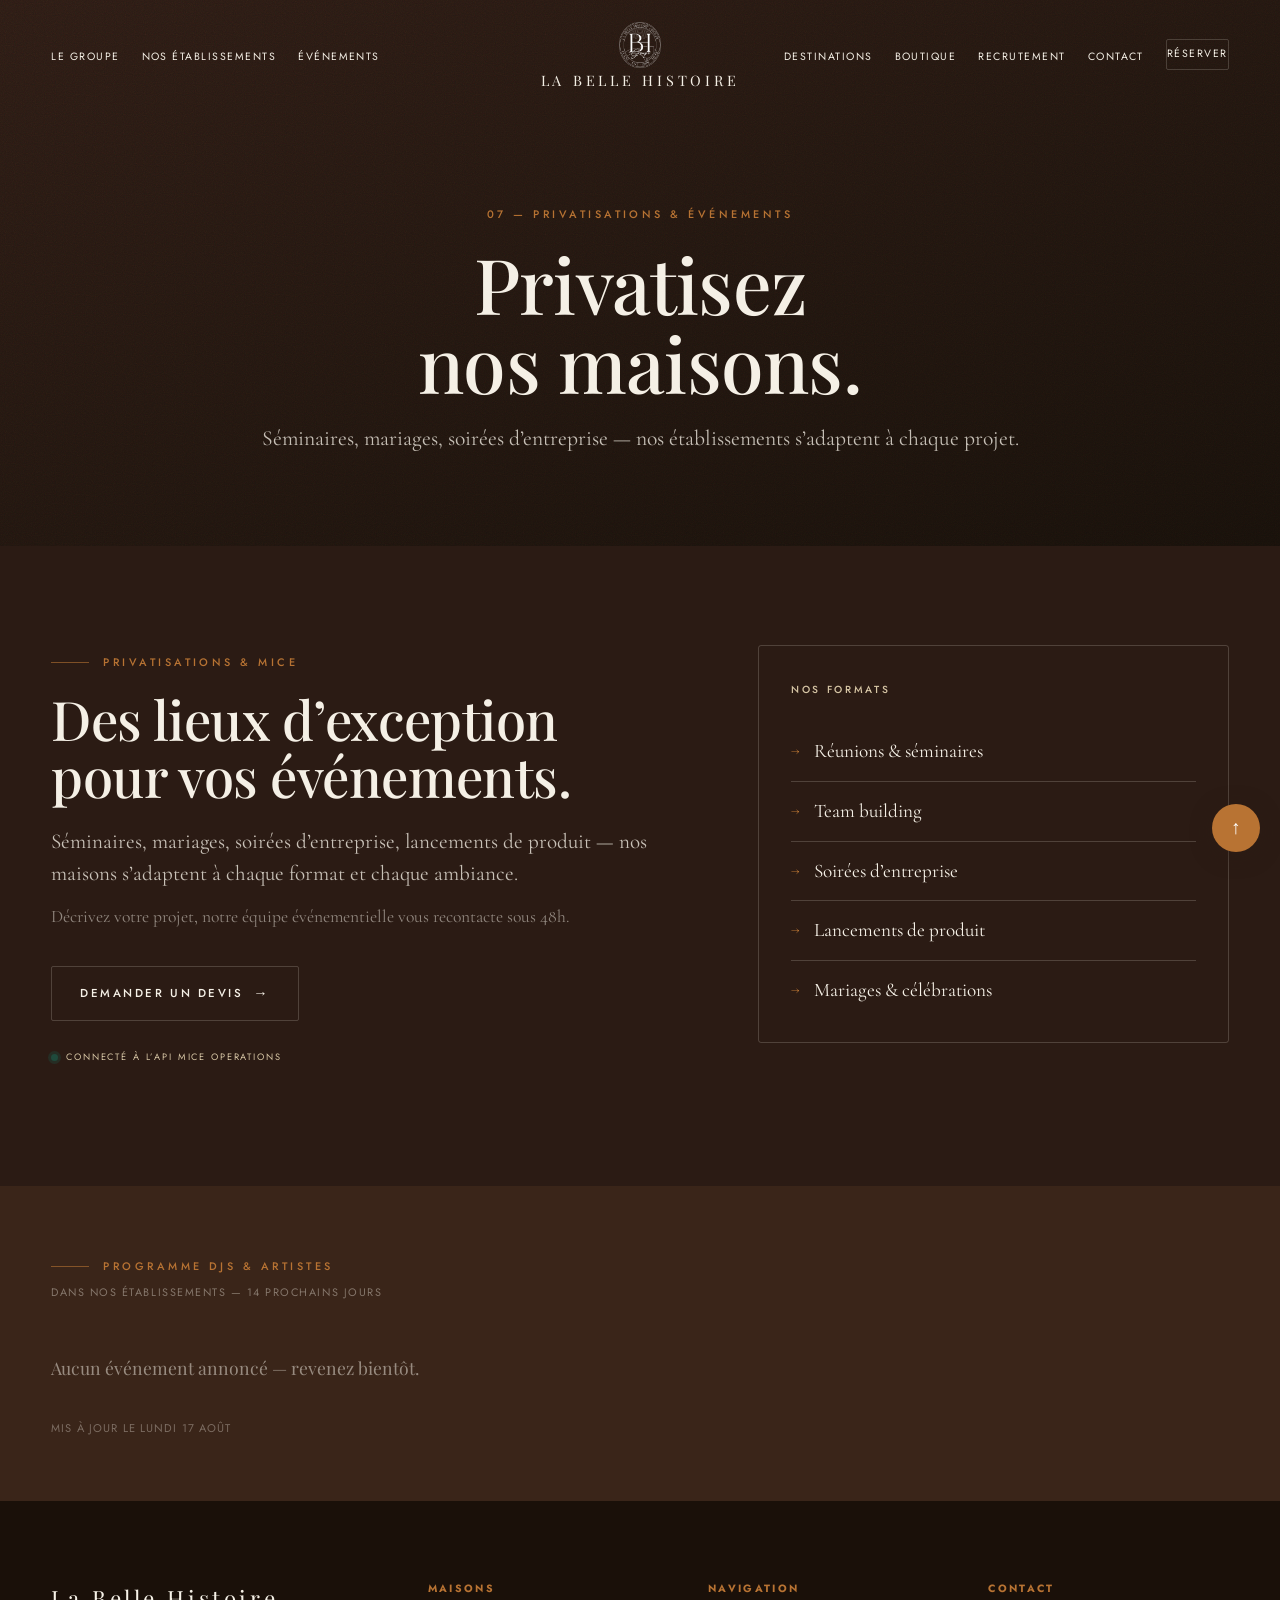
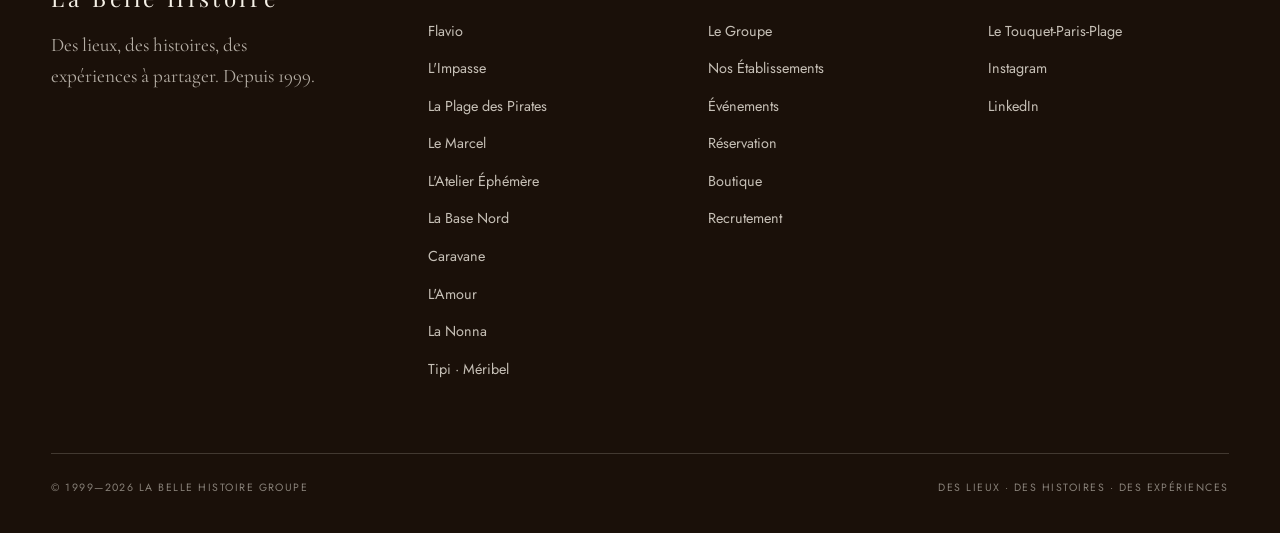
==== commit 3581a5f7: "Répare les liens de navigation interne de la page d'accueil Le cadre embarqué dans Wix est redimensi" ====
--- a/evenements.html
+++ b/evenements.html
@@ -17,7 +17,7 @@
   <meta property="og:title" content="Événements & Privatisations | La Belle Histoire Groupe – Le Touquet" />
   <meta property="og:description" content="Séminaires, mariages, soirées d'entreprise et concerts dans nos restaurants au Touquet-Paris-Plage. Demandez votre devis de privatisation." />
   <meta property="og:url" content="https://labellehistoiregroupe.com/evenements" />
-  <meta property="og:image" content="https://labellehistoiregroupe.com/assets/logos/lbh-seal.png" />
+  <meta property="og:image" content="https://websitelabellehistoiregroupe.pages.dev/assets/logos/lbh-seal.png" />
   <meta property="og:image:alt" content="La Belle Histoire Groupe — Événements & Privatisations" />
   <meta property="og:locale" content="fr_FR" />
 
@@ -25,7 +25,7 @@
   <meta name="twitter:card" content="summary_large_image" />
   <meta name="twitter:title" content="Événements & Privatisations | La Belle Histoire Groupe – Le Touquet" />
   <meta name="twitter:description" content="Séminaires, mariages, soirées d'entreprise et concerts dans nos restaurants au Touquet-Paris-Plage." />
-  <meta name="twitter:image" content="https://labellehistoiregroupe.com/assets/logos/lbh-seal.png" />
+  <meta name="twitter:image" content="https://websitelabellehistoiregroupe.pages.dev/assets/logos/lbh-seal.png" />
 
   <!-- ═══ Données structurées JSON-LD ═══ -->
   <script type="application/ld+json">
--- a/styles.css
+++ b/styles.css
@@ -370,6 +370,16 @@
   font-size: .64rem; letter-spacing: .2em; border: 1px solid rgba(246,241,231,.4);
   padding: 5px 11px; border-radius: 30px; backdrop-filter: blur(2px);
 }
+/* Badge "Bientôt" pour les établissements à venir */
+.card .c-soon-badge {
+  position: absolute; top: 26px; left: 28px;
+  font-size: .6rem; letter-spacing: .22em; text-transform: uppercase;
+  padding: 5px 14px; border-radius: 30px;
+  background: var(--cuivre); color: var(--creme);
+  font-family: var(--label);
+}
+.card-coming-soon { cursor: default; }
+.card-coming-soon::after { opacity: .55 !important; } /* voile un peu plus sombre */
 .card .c-dest {
   position:absolute; top: 26px; right: 28px;
   font-size: .58rem; letter-spacing: .22em; text-transform: uppercase; color: rgba(246,241,231,.75);
@@ -850,6 +860,8 @@
 .leg-txt { display:flex; flex-direction: column; }
 .leg-txt strong { font-family: var(--serif); font-weight: 500; font-size: 1.18rem; }
 .leg-txt em { font-style: normal; font-family: var(--body); font-size: .98rem; color: var(--cuivre-2); }
+.leg-sep { padding: 10px 0 6px; pointer-events: none; }
+.leg-sep span { font-size: .62rem; letter-spacing: .18em; text-transform: uppercase; color: var(--cuivre); font-family: var(--label); }
 
 .map-inset {
   background: var(--chocolat); color: var(--creme); border-radius: 4px; padding: 24px;
@@ -905,29 +917,56 @@
   .burger { order: -1; display: inline-flex; flex-direction: column; gap: 5px; padding: 8px; }
   .burger span { width: 24px; height: 1.5px; background: currentColor; transition: .3s; }
   .brand { justify-self: center; }
-  .nav-links.left { display: none; }
   .nav-links.right .nav-only { display: none; }
   .nav-links.right .nav-sm-hide { display: none; }
+
+  /* Menu plein écran — toujours dans le DOM, caché via opacity/visibility */
+  .nav-links.left {
+    display: flex !important;
+    position: fixed;
+    inset: 0;
+    background: var(--chocolat);
+    flex-direction: column;
+    justify-content: center;
+    align-items: center;
+    gap: 28px;
+    z-index: 1500;
+    /* État fermé */
+    opacity: 0;
+    visibility: hidden;
+    pointer-events: none;
+    transform: translateY(-12px);
+    transition: opacity .35s var(--ease), visibility .35s, transform .35s var(--ease);
+  }
+
+  /* État ouvert */
   .nav-links.left.open {
-    display: flex !important; position: fixed; inset: 0;
-    background: var(--chocolat);
-    flex-direction: column; justify-content: center; align-items: center;
-    gap: 32px; z-index: 1500;
-    animation: menuIn .32s var(--ease) both;
+    opacity: 1;
+    visibility: visible;
+    pointer-events: auto;
+    transform: translateY(0);
   }
-  .nav-links.left.open a {
-    font-family: var(--serif); font-size: 1.4rem; color: var(--creme);
-    letter-spacing: .08em; text-transform: none;
-    opacity: 0; animation: menuItemIn .4s var(--ease) both;
+
+  /* Liens du menu */
+  .nav-links.left a {
+    font-family: var(--serif);
+    font-size: clamp(1.3rem, 4vw, 1.7rem);
+    color: var(--creme);
+    letter-spacing: .06em;
+    text-transform: none;
+    opacity: 0;
+    transform: translateY(10px);
+    transition: opacity .3s ease, transform .3s ease, color .2s;
   }
-  .nav-links.left.open li:nth-child(1) a { animation-delay: .06s; }
-  .nav-links.left.open li:nth-child(2) a { animation-delay: .10s; }
-  .nav-links.left.open li:nth-child(3) a { animation-delay: .14s; }
-  .nav-links.left.open li:nth-child(4) a { animation-delay: .18s; }
-  .nav-links.left.open li:nth-child(5) a { animation-delay: .22s; }
-  .nav-links.left.open li:nth-child(6) a { animation-delay: .26s; }
-  .nav-links.left.open a::after { background: var(--cuivre); }
-  .nav-links.left.open .burger-extra { display: flex !important; }
+  .nav-links.left.open li:nth-child(1) a { opacity:1; transform:none; transition-delay:.08s; }
+  .nav-links.left.open li:nth-child(2) a { opacity:1; transform:none; transition-delay:.13s; }
+  .nav-links.left.open li:nth-child(3) a { opacity:1; transform:none; transition-delay:.18s; }
+  .nav-links.left.open li:nth-child(4) a { opacity:1; transform:none; transition-delay:.23s; }
+  .nav-links.left.open li:nth-child(5) a { opacity:1; transform:none; transition-delay:.28s; }
+  .nav-links.left.open li:nth-child(6) a { opacity:1; transform:none; transition-delay:.33s; }
+  .nav-links.left a:hover { color: var(--cuivre); }
+  .nav-links.left a::after { background: var(--cuivre); }
+  .nav-links.left .burger-extra { display: flex !important; }
 }
 
 /* ── Tablette portrait (≤ 768px) ──────────────────────────── */
